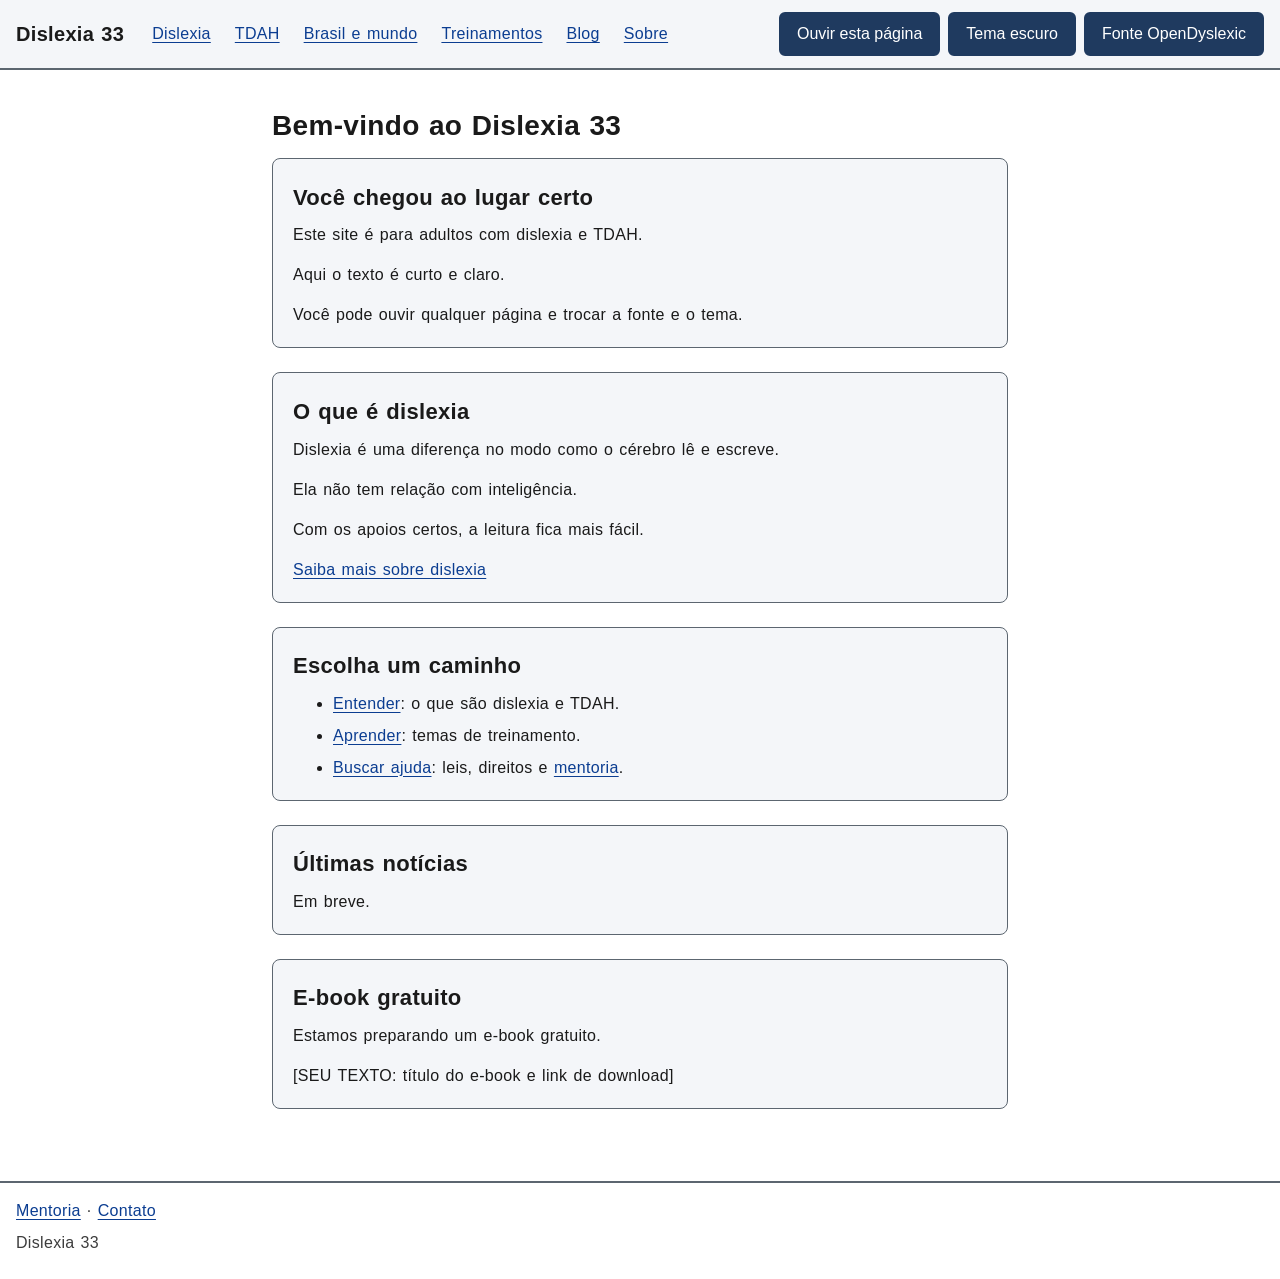
==== index.html @ fda958aa "Merge pull request #3 from kleitonmetal-design/etapa-4-conteudo [claude] Etapa 4: conteúdo inicial" ====
<!doctype html>
<html lang="pt-BR">
<head>
<meta charset="utf-8">
<meta name="viewport" content="width=device-width, initial-scale=1">
<title>Dislexia 33</title>
<meta name="description" content="Dislexia 33: informação clara sobre dislexia e TDAH para adultos.">
<link rel="icon" href="favicon.svg" type="image/svg+xml">
<link rel="stylesheet" href="assets/css/site.css">
<script src="assets/js/site.js" defer></script>
</head>
<body>
<a class="pular" href="#conteudo">Pular para o conteúdo</a>
<header class="topo">
<a class="marca" href="index.html">Dislexia 33</a>
<nav aria-label="Menu principal"><ul><li><a href="dislexia.html">Dislexia</a></li><li><a href="tdah.html">TDAH</a></li><li><a href="brasil-e-mundo.html">Brasil e mundo</a></li><li><a href="treinamentos.html">Treinamentos</a></li><li><a href="blog.html">Blog</a></li><li><a href="sobre.html">Sobre</a></li></ul></nav>
<div class="ferramentas">
<button type="button" id="btn-ouvir">Ouvir esta página</button>
<button type="button" id="btn-tema" aria-pressed="false">Tema escuro</button>
<button type="button" id="btn-fonte" aria-pressed="false">Fonte OpenDyslexic</button>
</div>
</header>
<main id="conteudo">
<h1>Bem-vindo ao Dislexia 33</h1>
<section aria-labelledby="acolhimento">
<h2 id="acolhimento">Você chegou ao lugar certo</h2>
<p>Este site é para adultos com dislexia e TDAH.</p>
<p>Aqui o texto é curto e claro.</p>
<p>Você pode ouvir qualquer página e trocar a fonte e o tema.</p>
</section>
<section aria-labelledby="o-que-e">
<h2 id="o-que-e">O que é dislexia</h2>
<p>Dislexia é uma diferença no modo como o cérebro lê e escreve.</p>
<p>Ela não tem relação com inteligência.</p>
<p>Com os apoios certos, a leitura fica mais fácil.</p>
<p><a href="dislexia.html">Saiba mais sobre dislexia</a></p>
</section>
<section aria-labelledby="caminhos">
<h2 id="caminhos">Escolha um caminho</h2>
<ul>
<li><a href="dislexia.html">Entender</a>: o que são dislexia e TDAH.</li>
<li><a href="treinamentos.html">Aprender</a>: temas de treinamento.</li>
<li><a href="brasil-e-mundo.html">Buscar ajuda</a>: leis, direitos e <a href="mentoria.html">mentoria</a>.</li>
</ul>
</section>
<section aria-labelledby="noticias">
<h2 id="noticias">Últimas notícias</h2>
<p>Em breve.</p>
</section>
<section aria-labelledby="ebook">
<h2 id="ebook">E-book gratuito</h2>
<p>Estamos preparando um e-book gratuito.</p>
<p>[SEU TEXTO: título do e-book e link de download]</p>
</section>
</main>
<footer>
<p><a href="mentoria.html">Mentoria</a> · <a href="contato.html">Contato</a></p>
<p>Dislexia 33</p>
</footer>
</body>
</html>
---- assets/css/site.css ----
/* Dislexia 33 - estilo acessível.
   Contraste mínimo 7:1 para texto normal (verificado, ver README do estilo no PR).
   Cores neutras provisórias. */

@font-face {
  font-family: "OpenDyslexic";
  src: url("../fonts/opendyslexic-400.woff2") format("woff2");
  font-weight: 400;
  font-style: normal;
  font-display: swap;
}
@font-face {
  font-family: "OpenDyslexic";
  src: url("../fonts/opendyslexic-700.woff2") format("woff2");
  font-weight: 700;
  font-style: normal;
  font-display: swap;
}

/* ---------- Cores (tema claro é o padrão) ---------- */
:root {
  /* TROCAR: cor final */
  --fundo: #ffffff;
  --fundo-2: #f4f6f9;
  --texto: #1a1a1a;          /* 17,4:1 sobre --fundo */
  --texto-suave: #3d3d3d;    /* 10,0:1 sobre --fundo-2 */
  --link: #0b3d91;           /* 10,0:1 sobre --fundo */
  --botao-fundo: #1f3a5f;    /* TROCAR: cor final */
  --botao-texto: #ffffff;    /* 11,5:1 sobre --botao-fundo */
  --borda: #5c6670;
  --foco: #b35c00;           /* 4,7:1 (mínimo exigido para foco: 3:1) */
  --fonte: Verdana, Geneva, sans-serif;
  color-scheme: light;
}

/* ---------- Tema escuro pelo sistema ---------- */
@media (prefers-color-scheme: dark) {
  :root:not([data-tema="claro"]) {
    --fundo: #121212;
    --fundo-2: #1e1e1e;
    --texto: #f2f2f2;        /* 16,7:1 */
    --texto-suave: #c9c9c9;  /* 10,1:1 sobre --fundo-2 */
    --link: #9ec5ff;         /* 10,6:1 */
    --botao-fundo: #9ec5ff;  /* TROCAR: cor final */
    --botao-texto: #121212;  /* 10,6:1 */
    --borda: #8a949e;
    --foco: #ffd24a;         /* 13,0:1 */
    color-scheme: dark;
  }
}

/* ---------- Tema escuro escolhido no botão ---------- */
:root[data-tema="escuro"] {
  --fundo: #121212;
  --fundo-2: #1e1e1e;
  --texto: #f2f2f2;
  --texto-suave: #c9c9c9;
  --link: #9ec5ff;
  --botao-fundo: #9ec5ff;
  --botao-texto: #121212;
  --borda: #8a949e;
  --foco: #ffd24a;
  color-scheme: dark;
}

/* ---------- Fonte escolhida no botão ---------- */
:root[data-fonte="opendyslexic"] {
  --fonte: "OpenDyslexic", Verdana, Geneva, sans-serif;
}

/* ---------- Base ---------- */
*, *::before, *::after { box-sizing: border-box; }

html {
  font-size: 100%;           /* 16 px ou o que o leitor definiu no navegador */
  -webkit-text-size-adjust: 100%;
}

body {
  margin: 0;
  background: var(--fundo);
  color: var(--texto);
  font-family: var(--fonte);
  font-size: 1rem;
  line-height: 1.5;
  letter-spacing: 0.02em;
  word-spacing: 0.08em;
  text-align: left;          /* nunca justificado */
  overflow-wrap: break-word;
}

h1, h2, h3 { line-height: 1.3; margin: 1.5em 0 0.5em; font-weight: 700; }
h1 { font-size: 1.75rem; margin-top: 0.5em; }
h2 { font-size: 1.375rem; }
h3 { font-size: 1.125rem; }

p, ul, ol { margin: 0 0 1em; max-width: 65ch; }
li { margin-bottom: 0.5em; }

a { color: var(--link); text-decoration: underline; text-underline-offset: 0.2em; }
a:hover { text-decoration-thickness: 3px; }

/* ---------- Foco visível ---------- */
a:focus-visible,
button:focus-visible {
  outline: 3px solid var(--foco);
  outline-offset: 3px;
  border-radius: 2px;
}

/* ---------- Pular para o conteúdo ---------- */
.pular {
  position: absolute;
  left: 1rem;
  top: -4rem;
  background: var(--botao-fundo);
  color: var(--botao-texto);
  padding: 0.75rem 1rem;
  z-index: 20;
}
.pular:focus { top: 1rem; }

/* ---------- Topo e menu ---------- */
.topo {
  background: var(--fundo-2);
  border-bottom: 2px solid var(--borda);
  padding: 0.75rem 1rem;
  display: flex;
  flex-wrap: wrap;
  gap: 0.75rem 1.5rem;
  align-items: center;
  z-index: 10;
}
@media (min-width: 48em) {
  .topo { position: sticky; top: 0; }   /* menu fixo no topo em telas grandes */
}
.marca {
  font-weight: 700;
  font-size: 1.25rem;
  color: var(--texto);
  text-decoration: none;
}
.topo nav ul {
  list-style: none;
  margin: 0;
  padding: 0;
  max-width: none;
  display: flex;
  flex-wrap: wrap;
  gap: 0.25rem 1rem;
}
.topo nav li { margin: 0; }
.topo nav a {
  display: inline-block;
  padding: 0.5rem 0.25rem;
  min-height: 44px;
  line-height: 1.75;
}
.topo nav a[aria-current="page"] {
  color: var(--texto);
  font-weight: 700;
  text-decoration-thickness: 3px;
}

/* ---------- Botões ---------- */
.ferramentas {
  display: flex;
  flex-wrap: wrap;
  gap: 0.5rem;
  margin-left: auto;
}
button {
  font: inherit;
  background: var(--botao-fundo);
  color: var(--botao-texto);
  border: 2px solid var(--botao-fundo);
  border-radius: 6px;
  padding: 0.5rem 1rem;
  min-height: 44px;
  cursor: pointer;
}
button:hover { text-decoration: underline; }

/* ---------- Conteúdo ---------- */
main {
  max-width: 48rem;
  margin: 0 auto;
  padding: 1.5rem 1rem 3rem;
}
section {
  background: var(--fundo-2);
  border: 1px solid var(--borda);
  border-radius: 8px;
  padding: 0.5rem 1.25rem 0.25rem;
  margin-bottom: 1.5rem;
}
section > h2:first-child { margin-top: 0.75em; }

footer {
  border-top: 2px solid var(--borda);
  padding: 1rem;
  color: var(--texto-suave);
}
footer p { margin: 0 0 0.5em; }

/* ---------- Telas pequenas ---------- */
@media (max-width: 47.99em) {
  .ferramentas { margin-left: 0; width: 100%; }
  .ferramentas button { flex: 1 1 auto; }
}
img, video, svg { max-width: 100%; height: auto; }

/* ---------- Movimento ---------- */
@media (prefers-reduced-motion: reduce) {
  *, *::before, *::after {
    animation: none !important;
    transition: none !important;
    scroll-behavior: auto !important;
  }
}
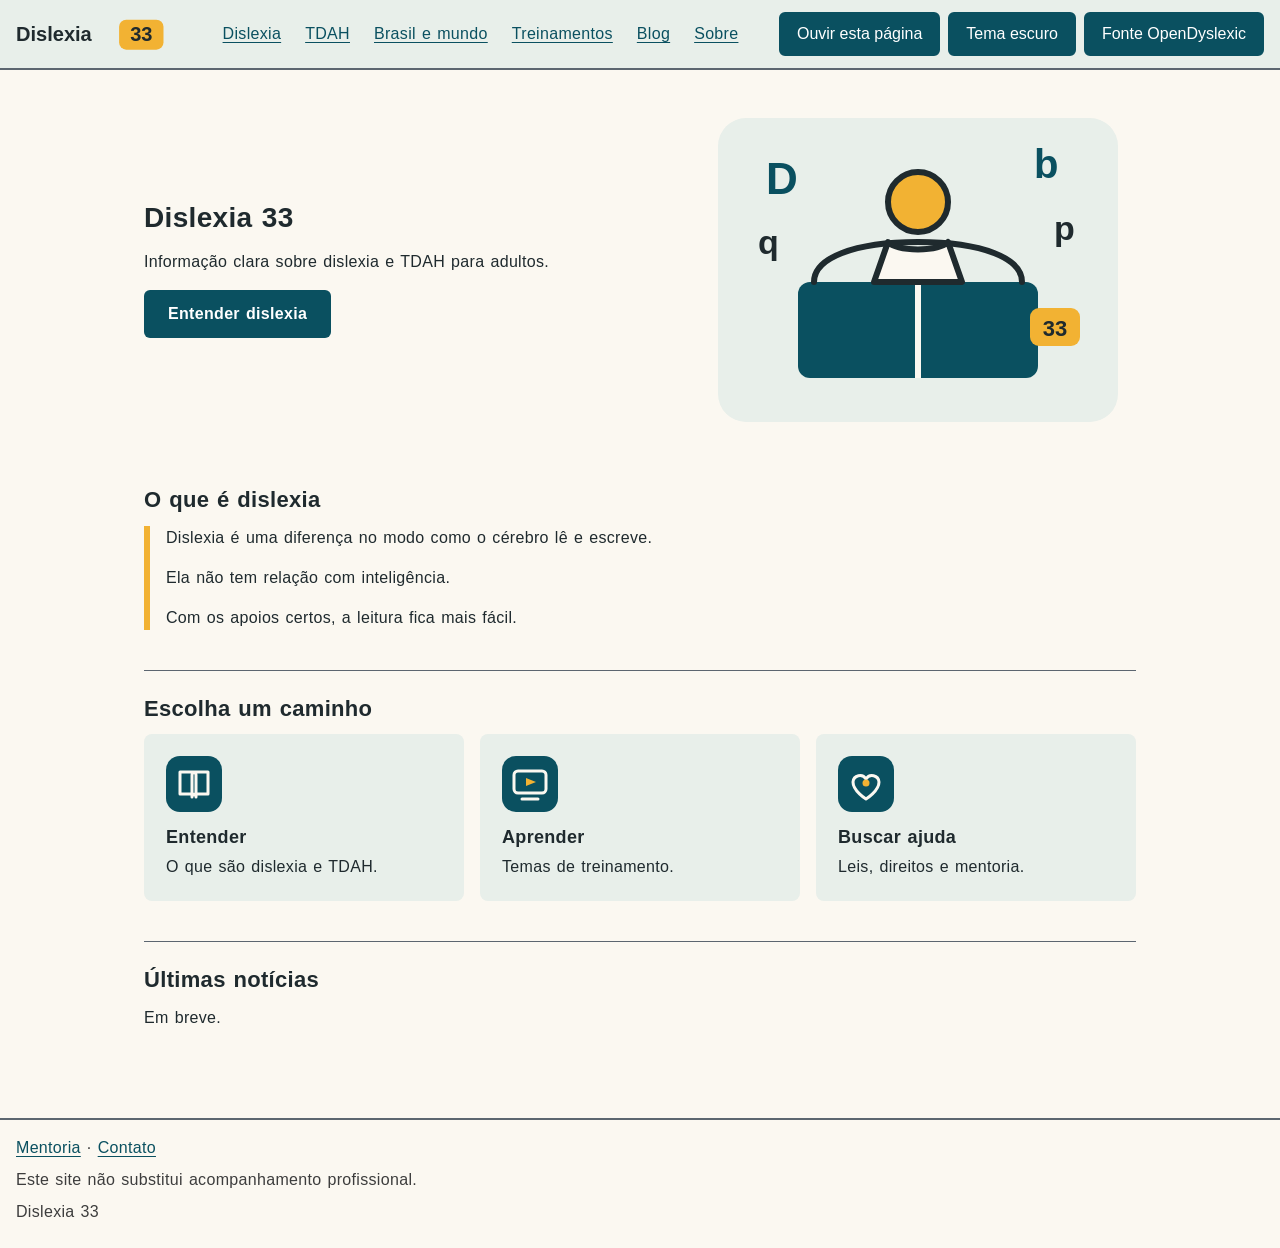
==== commit 3512bc8e: "[claude] Identidade visual, imagens, página inicial e Sobre - Paleta aprovada (contraste calculado) " ====
--- a/index.html
+++ b/index.html
@@ -5,6 +5,15 @@
 <meta name="viewport" content="width=device-width, initial-scale=1">
 <title>Dislexia 33</title>
 <meta name="description" content="Dislexia 33: informação clara sobre dislexia e TDAH para adultos.">
+<meta name="theme-color" content="#0A5060">
+<link rel="canonical" href="https://dislexia33.guardiantechit.com.br/index.html">
+<meta property="og:type" content="website">
+<meta property="og:locale" content="pt_BR">
+<meta property="og:title" content="Dislexia 33">
+<meta property="og:description" content="Informação clara sobre dislexia e TDAH para adultos.">
+<meta property="og:image" content="https://dislexia33.guardiantechit.com.br/assets/img/og-image.png">
+<meta property="og:url" content="https://dislexia33.guardiantechit.com.br/index.html">
+<meta name="twitter:card" content="summary_large_image">
 <link rel="icon" href="favicon.svg" type="image/svg+xml">
 <link rel="stylesheet" href="assets/css/site.css">
 <script src="assets/js/site.js" defer></script>
@@ -12,49 +21,51 @@
 <body>
 <a class="pular" href="#conteudo">Pular para o conteúdo</a>
 <header class="topo">
-<a class="marca" href="index.html">Dislexia 33</a>
-<nav aria-label="Menu principal"><ul><li><a href="dislexia.html">Dislexia</a></li><li><a href="tdah.html">TDAH</a></li><li><a href="brasil-e-mundo.html">Brasil e mundo</a></li><li><a href="treinamentos.html">Treinamentos</a></li><li><a href="blog.html">Blog</a></li><li><a href="sobre.html">Sobre</a></li></ul></nav>
+<a class="marca" href="index.html"><img class="logo-claro" src="assets/img/logo.svg" alt="Dislexia 33, página inicial" width="214" height="48"><img class="logo-escuro" src="assets/img/logo-escuro.svg" alt="" width="214" height="48"></a>
+<nav aria-label="Menu principal"><ul id="menu-principal"><li><a href="dislexia.html">Dislexia</a></li><li><a href="tdah.html">TDAH</a></li><li><a href="brasil-e-mundo.html">Brasil e mundo</a></li><li><a href="treinamentos.html">Treinamentos</a></li><li><a href="blog.html">Blog</a></li><li><a href="sobre.html">Sobre</a></li></ul></nav>
 <div class="ferramentas">
 <button type="button" id="btn-ouvir">Ouvir esta página</button>
 <button type="button" id="btn-tema" aria-pressed="false">Tema escuro</button>
 <button type="button" id="btn-fonte" aria-pressed="false">Fonte OpenDyslexic</button>
 </div>
 </header>
-<main id="conteudo">
-<h1>Bem-vindo ao Dislexia 33</h1>
-<section aria-labelledby="acolhimento">
-<h2 id="acolhimento">Você chegou ao lugar certo</h2>
-<p>Este site é para adultos com dislexia e TDAH.</p>
-<p>Aqui o texto é curto e claro.</p>
-<p>Você pode ouvir qualquer página e trocar a fonte e o tema.</p>
+<main id="conteudo" class="largo">
+<section class="heroi" aria-labelledby="titulo">
+<div>
+<h1 id="titulo">Dislexia 33</h1>
+<p>Informação clara sobre dislexia e TDAH para adultos.</p>
+<p><a class="botao-principal" href="dislexia.html">Entender dislexia</a></p>
+</div>
+<img src="assets/img/hero.svg" alt="" width="416" height="320">
 </section>
-<section aria-labelledby="o-que-e">
+<section class="bloco" aria-labelledby="o-que-e">
 <h2 id="o-que-e">O que é dislexia</h2>
+<div class="destaque-lateral">
 <p>Dislexia é uma diferença no modo como o cérebro lê e escreve.</p>
 <p>Ela não tem relação com inteligência.</p>
 <p>Com os apoios certos, a leitura fica mais fácil.</p>
-<p><a href="dislexia.html">Saiba mais sobre dislexia</a></p>
+</div>
 </section>
-<section aria-labelledby="caminhos">
+<section class="bloco" aria-labelledby="caminhos">
 <h2 id="caminhos">Escolha um caminho</h2>
-<ul>
-<li><a href="dislexia.html">Entender</a>: o que são dislexia e TDAH.</li>
-<li><a href="treinamentos.html">Aprender</a>: temas de treinamento.</li>
-<li><a href="brasil-e-mundo.html">Buscar ajuda</a>: leis, direitos e <a href="mentoria.html">mentoria</a>.</li>
+<ul class="caminhos">
+<li class="caminho"><a href="dislexia.html"><img src="assets/img/icone-entender.svg" alt="" width="56" height="56"><strong>Entender</strong>O que são dislexia e TDAH.</a></li>
+<li class="caminho"><a href="treinamentos.html"><img src="assets/img/icone-aprender.svg" alt="" width="56" height="56"><strong>Aprender</strong>Temas de treinamento.</a></li>
+<li class="caminho"><a href="brasil-e-mundo.html"><img src="assets/img/icone-ajuda.svg" alt="" width="56" height="56"><strong>Buscar ajuda</strong>Leis, direitos e mentoria.</a></li>
 </ul>
 </section>
-<section aria-labelledby="noticias">
+<section class="bloco" aria-labelledby="noticias">
 <h2 id="noticias">Últimas notícias</h2>
 <p>Em breve.</p>
 </section>
-<section aria-labelledby="ebook">
+<section class="bloco faixa-ebook" aria-labelledby="ebook" hidden>
 <h2 id="ebook">E-book gratuito</h2>
-<p>Estamos preparando um e-book gratuito.</p>
-<p>[SEU TEXTO: título do e-book e link de download]</p>
+<p>Título e link do e-book entram aqui quando estiverem prontos.</p>
 </section>
 </main>
 <footer>
 <p><a href="mentoria.html">Mentoria</a> · <a href="contato.html">Contato</a></p>
+<p>Este site não substitui acompanhamento profissional.</p>
 <p>Dislexia 33</p>
 </footer>
 </body>
--- a/assets/css/site.css
+++ b/assets/css/site.css
@@ -1,6 +1,6 @@
 /* Dislexia 33 - estilo acessível.
    Contraste mínimo 7:1 para texto normal (verificado, ver README do estilo no PR).
-   Cores neutras provisórias. */
+   Paleta aprovada em 05/11/2026. */
 
 @font-face {
   font-family: "OpenDyslexic";
@@ -19,16 +19,16 @@
 
 /* ---------- Cores (tema claro é o padrão) ---------- */
 :root {
-  /* TROCAR: cor final */
-  --fundo: #ffffff;
-  --fundo-2: #f4f6f9;
-  --texto: #1a1a1a;          /* 17,4:1 sobre --fundo */
+  --fundo: #FBF8F1;
+  --fundo-2: #E8EFEA;
+  --texto: #1F2A2E;          /* 13,9:1 sobre --fundo */
   --texto-suave: #3d3d3d;    /* 10,0:1 sobre --fundo-2 */
-  --link: #0b3d91;           /* 10,0:1 sobre --fundo */
-  --botao-fundo: #1f3a5f;    /* TROCAR: cor final */
-  --botao-texto: #ffffff;    /* 11,5:1 sobre --botao-fundo */
+  --link: #0A5060;           /* 8,5:1 sobre --fundo */
+  --botao-fundo: #0A5060;
+  --botao-texto: #ffffff;    /* 9,0:1 sobre --botao-fundo */
   --borda: #5c6670;
-  --foco: #b35c00;           /* 4,7:1 (mínimo exigido para foco: 3:1) */
+  --foco: #8A5A00;           /* 5,6:1 (mínimo exigido para foco: 3:1) */
+  --destaque: #F2B233;
   --fonte: Verdana, Geneva, sans-serif;
   color-scheme: light;
 }
@@ -36,30 +36,30 @@
 /* ---------- Tema escuro pelo sistema ---------- */
 @media (prefers-color-scheme: dark) {
   :root:not([data-tema="claro"]) {
-    --fundo: #121212;
-    --fundo-2: #1e1e1e;
-    --texto: #f2f2f2;        /* 16,7:1 */
+    --fundo: #12191B;
+    --fundo-2: #1B2528;
+    --texto: #F1EFE8;        /* 15,5:1 */
     --texto-suave: #c9c9c9;  /* 10,1:1 sobre --fundo-2 */
-    --link: #9ec5ff;         /* 10,6:1 */
-    --botao-fundo: #9ec5ff;  /* TROCAR: cor final */
-    --botao-texto: #121212;  /* 10,6:1 */
+    --link: #7FD1E0;         /* 10,2:1 */
+    --botao-fundo: #7FD1E0;
+    --botao-texto: #12191B;  /* 10,2:1 */
     --borda: #8a949e;
-    --foco: #ffd24a;         /* 13,0:1 */
+    --foco: #F2B233;         /* 9,5:1 */
     color-scheme: dark;
   }
 }
 
 /* ---------- Tema escuro escolhido no botão ---------- */
 :root[data-tema="escuro"] {
-  --fundo: #121212;
-  --fundo-2: #1e1e1e;
-  --texto: #f2f2f2;
+  --fundo: #12191B;
+  --fundo-2: #1B2528;
+  --texto: #F1EFE8;
   --texto-suave: #c9c9c9;
-  --link: #9ec5ff;
-  --botao-fundo: #9ec5ff;
-  --botao-texto: #121212;
+  --link: #7FD1E0;
+  --botao-fundo: #7FD1E0;
+  --botao-texto: #12191B;
   --borda: #8a949e;
-  --foco: #ffd24a;
+  --foco: #F2B233;
   color-scheme: dark;
 }
 
@@ -218,3 +218,104 @@
     scroll-behavior: auto !important;
   }
 }
+
+/* ---------- Identidade visual (05/11/2026) ---------- */
+
+/* Logotipo: versão clara e escura */
+.marca { display: inline-flex; align-items: center; min-height: 44px; }
+.marca img { height: 40px; width: auto; display: block; }
+.logo-escuro { display: none !important; }
+@media (prefers-color-scheme: dark) {
+  :root:not([data-tema="claro"]) .logo-claro { display: none !important; }
+  :root:not([data-tema="claro"]) .logo-escuro { display: block !important; }
+}
+:root[data-tema="escuro"] .logo-claro { display: none !important; }
+:root[data-tema="escuro"] .logo-escuro { display: block !important; }
+
+/* Largura maior para a página inicial */
+main.largo { max-width: 64rem; }
+
+/* Blocos sem caixa (classe nova; as páginas antigas seguem como estão) */
+.bloco {
+  background: transparent;
+  border: 0;
+  border-top: 1px solid var(--borda);
+  border-radius: 0;
+  padding: 1.5rem 0;
+  margin-bottom: 0;
+}
+main > .bloco:first-of-type, .heroi + .bloco { border-top: 0; }
+.bloco > h2:first-child { margin-top: 0; }
+
+/* Herói */
+.heroi {
+  display: grid;
+  gap: 1.5rem;
+  align-items: center;
+  background: transparent;
+  border: 0;
+  padding: 1rem 0 2rem;
+  margin-bottom: 0;
+}
+.heroi img { width: 100%; max-width: 26rem; height: auto; justify-self: center; }
+@media (min-width: 48em) {
+  .heroi { grid-template-columns: 1.1fr 0.9fr; }
+}
+.botao-principal {
+  display: inline-block;
+  background: var(--botao-fundo);
+  color: var(--botao-texto);
+  padding: 0.75rem 1.5rem;
+  min-height: 44px;
+  border-radius: 6px;
+  font-weight: 700;
+  text-decoration: none;
+}
+.botao-principal:hover { text-decoration: underline; }
+
+/* Barra lateral de destaque */
+.destaque-lateral { border-left: 6px solid var(--destaque); padding-left: 1rem; }
+
+/* Três caminhos */
+.caminhos {
+  display: grid;
+  gap: 1rem;
+  list-style: none;
+  padding: 0;
+  max-width: none;
+}
+@media (min-width: 48em) {
+  .caminhos { grid-template-columns: repeat(3, 1fr); }
+}
+.caminho { margin: 0; }
+.caminho a {
+  display: block;
+  height: 100%;
+  padding: 1.25rem;
+  background: var(--fundo-2);
+  border: 2px solid transparent;
+  border-radius: 8px;
+  color: var(--texto);
+  text-decoration: none;
+}
+.caminho a:hover, .caminho a:focus-visible { border-color: var(--link); }
+.caminho img { width: 56px; height: 56px; margin-bottom: 0.75rem; display: block; }
+.caminho strong { display: block; font-size: 1.125rem; margin-bottom: 0.25rem; }
+
+/* Faixa do e-book (começa escondida) */
+.faixa-ebook {
+  background: var(--destaque);
+  color: #1F2A2E;
+  border-radius: 8px;
+  padding: 1.5rem;
+}
+.faixa-ebook a { color: #1F2A2E; }
+
+/* Menu do celular (só age quando o JavaScript liga a classe menu-js) */
+.menu-toggle { display: none; }
+@media (max-width: 47.99em) {
+  .menu-js .menu-toggle { display: inline-block; }
+  .menu-js nav ul { display: none; }
+  .menu-js nav ul.aberto { display: flex; flex-direction: column; }
+  .menu-js nav { width: 100%; }
+}
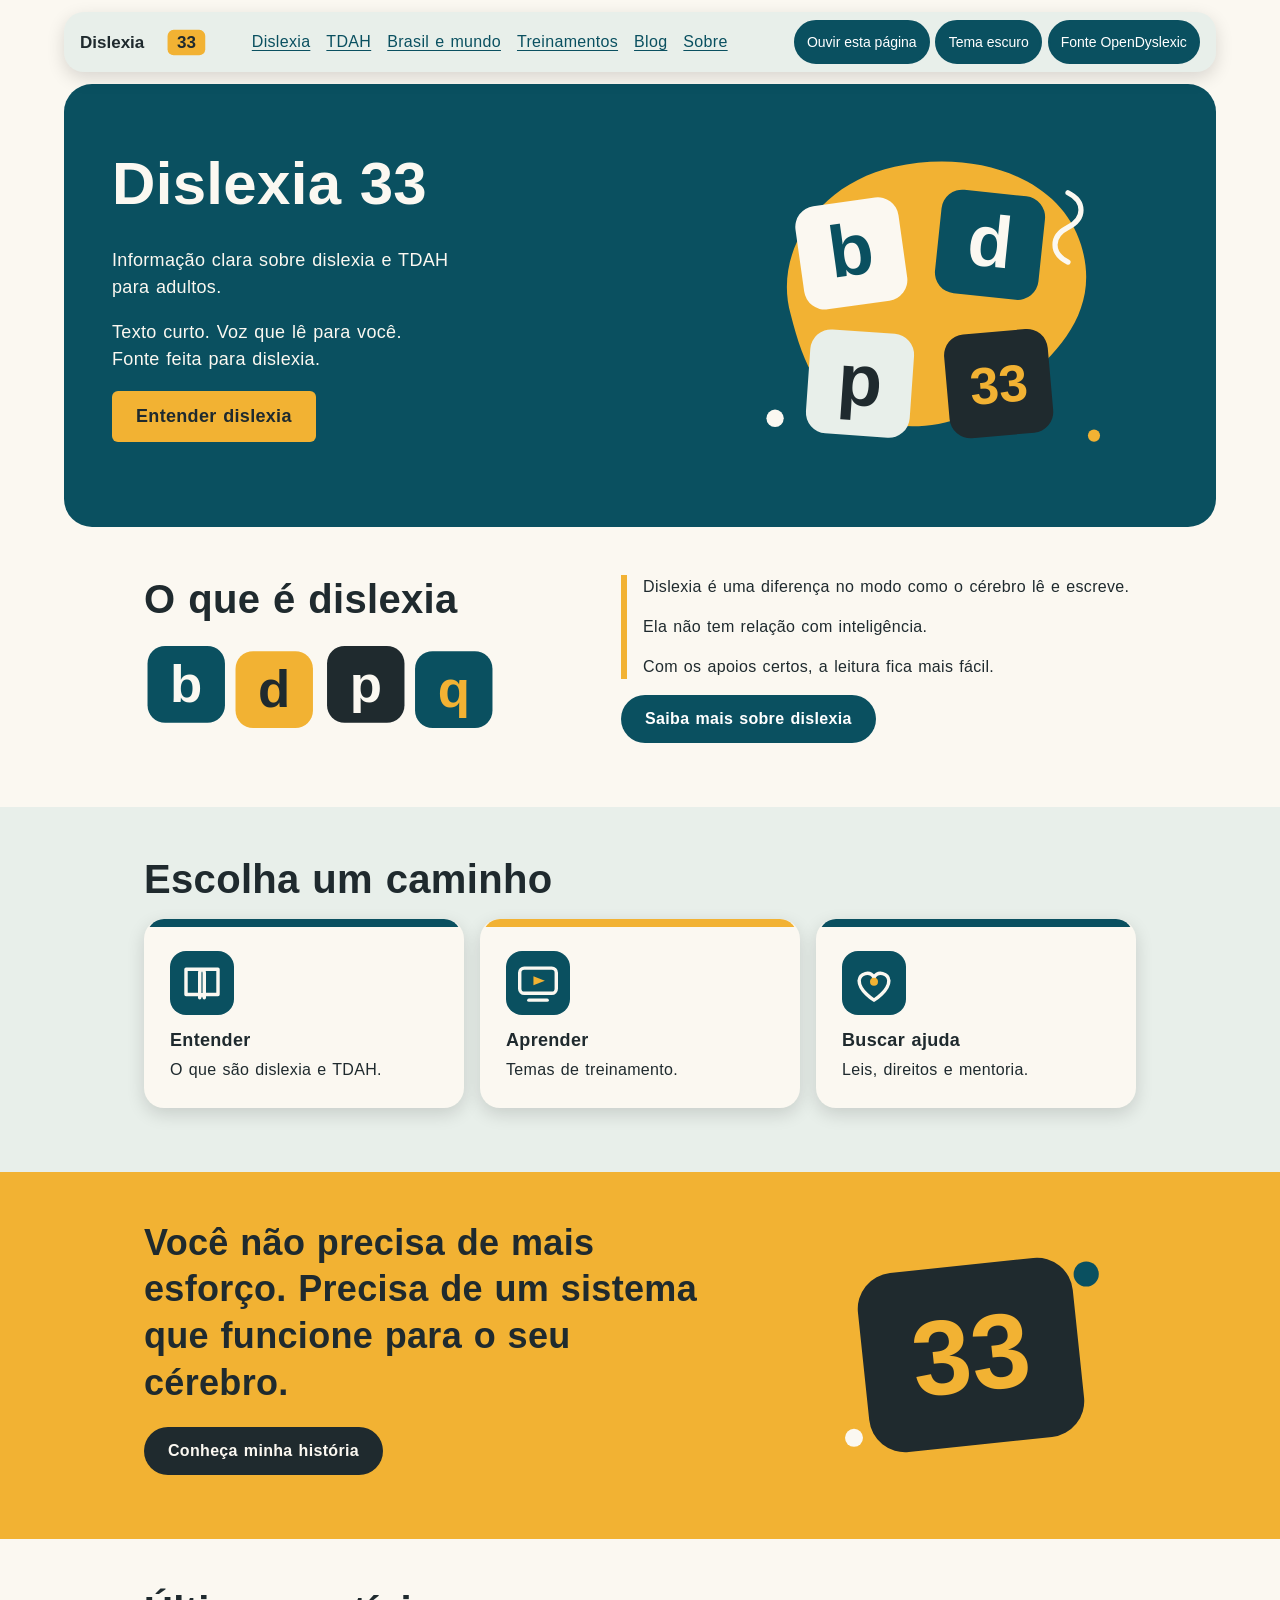
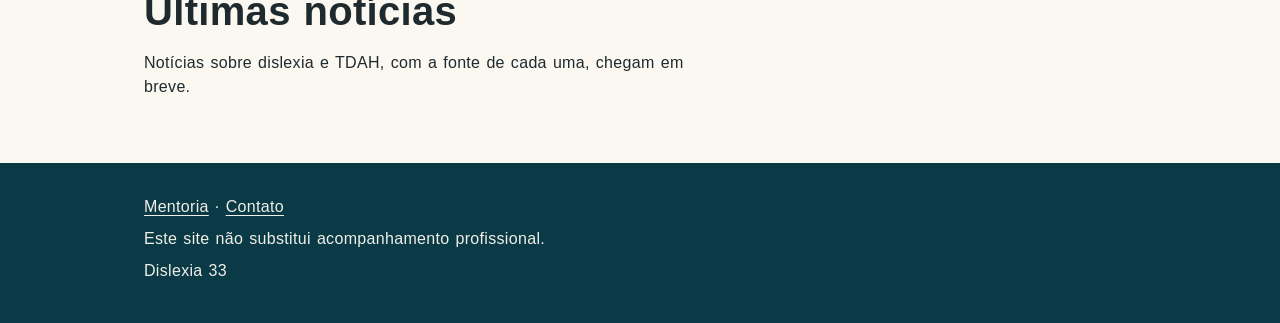
==== commit d4d93d95: "[claude] Visual v2: hero, faixas de cor, cartões, rodapé escuro e ilustrações Co-Authored-By: Claude" ====
--- a/index.html
+++ b/index.html
@@ -34,33 +34,57 @@
 <div>
 <h1 id="titulo">Dislexia 33</h1>
 <p>Informação clara sobre dislexia e TDAH para adultos.</p>
+<p>Texto curto. Voz que lê para você. Fonte feita para dislexia.</p>
 <p><a class="botao-principal" href="dislexia.html">Entender dislexia</a></p>
 </div>
-<img src="assets/img/hero.svg" alt="" width="416" height="320">
+<img src="assets/img/hero-v2.svg" alt="" width="480" height="400">
 </section>
-<section class="bloco" aria-labelledby="o-que-e">
-<h2 id="o-que-e">O que é dislexia</h2>
+<section class="banda" aria-labelledby="o-que-e">
+<div class="miolo duas">
+<div>
+<h2 id="o-que-e" class="titulo-grande">O que é dislexia</h2>
+<img class="letras" src="assets/img/letras.svg" alt="" width="400" height="110">
+</div>
+<div>
 <div class="destaque-lateral">
 <p>Dislexia é uma diferença no modo como o cérebro lê e escreve.</p>
 <p>Ela não tem relação com inteligência.</p>
 <p>Com os apoios certos, a leitura fica mais fácil.</p>
 </div>
+<p><a class="botao-claro" href="dislexia.html">Saiba mais sobre dislexia</a></p>
+</div>
+</div>
 </section>
-<section class="bloco" aria-labelledby="caminhos">
-<h2 id="caminhos">Escolha um caminho</h2>
+<section class="banda banda-nevoa" aria-labelledby="caminhos">
+<div class="miolo">
+<h2 id="caminhos" class="titulo-grande">Escolha um caminho</h2>
 <ul class="caminhos">
-<li class="caminho"><a href="dislexia.html"><img src="assets/img/icone-entender.svg" alt="" width="56" height="56"><strong>Entender</strong>O que são dislexia e TDAH.</a></li>
-<li class="caminho"><a href="treinamentos.html"><img src="assets/img/icone-aprender.svg" alt="" width="56" height="56"><strong>Aprender</strong>Temas de treinamento.</a></li>
-<li class="caminho"><a href="brasil-e-mundo.html"><img src="assets/img/icone-ajuda.svg" alt="" width="56" height="56"><strong>Buscar ajuda</strong>Leis, direitos e mentoria.</a></li>
+<li class="caminho"><a href="dislexia.html"><img src="assets/img/icone-entender.svg" alt="" width="64" height="64"><strong>Entender</strong>O que são dislexia e TDAH.</a></li>
+<li class="caminho"><a href="treinamentos.html"><img src="assets/img/icone-aprender.svg" alt="" width="64" height="64"><strong>Aprender</strong>Temas de treinamento.</a></li>
+<li class="caminho"><a href="brasil-e-mundo.html"><img src="assets/img/icone-ajuda.svg" alt="" width="64" height="64"><strong>Buscar ajuda</strong>Leis, direitos e mentoria.</a></li>
 </ul>
+</div>
 </section>
-<section class="bloco" aria-labelledby="noticias">
-<h2 id="noticias">Últimas notícias</h2>
-<p>Em breve.</p>
+<section class="banda banda-mostarda" aria-label="Frase do Kleiton">
+<div class="miolo duas duas-iguais">
+<div>
+<p class="frase">Você não precisa de mais esforço. Precisa de um sistema que funcione para o seu cérebro.</p>
+<p><a class="botao-escuro" href="sobre.html">Conheça minha história</a></p>
+</div>
+<img class="ilustra-frase" src="assets/img/trinta-e-tres.svg" alt="" width="320" height="260">
+</div>
 </section>
-<section class="bloco faixa-ebook" aria-labelledby="ebook" hidden>
-<h2 id="ebook">E-book gratuito</h2>
+<section class="banda" aria-labelledby="noticias">
+<div class="miolo">
+<h2 id="noticias" class="titulo-grande">Últimas notícias</h2>
+<p>Notícias sobre dislexia e TDAH, com a fonte de cada uma, chegam em breve.</p>
+</div>
+</section>
+<section class="banda banda-nevoa faixa-ebook" aria-labelledby="ebook" hidden>
+<div class="miolo">
+<h2 id="ebook" class="titulo-grande">E-book gratuito</h2>
 <p>Título e link do e-book entram aqui quando estiverem prontos.</p>
+</div>
 </section>
 </main>
 <footer>
--- a/assets/css/site.css
+++ b/assets/css/site.css
@@ -319,3 +319,170 @@
   .menu-js nav ul.aberto { display: flex; flex-direction: column; }
   .menu-js nav { width: 100%; }
 }
+
+/* ---------- Visual v2 (05/11/2026): faixas, menu flutuante, rodapé ---------- */
+:root {
+  --hero: #0A5060;
+  --rodape: #0A3A46;
+  --sombra: 0 6px 18px rgba(0, 0, 0, 0.14);
+}
+:root[data-tema="escuro"] { --rodape: #0B2A32; }
+@media (prefers-color-scheme: dark) {
+  :root:not([data-tema="claro"]) { --rodape: #0B2A32; }
+}
+
+/* Botões em pílula */
+button { border-radius: 999px; }
+
+/* Menu flutuante */
+.topo {
+  margin: 0.75rem;
+  border: 0;
+  border-radius: 20px;
+  box-shadow: var(--sombra);
+  padding: 0.5rem 1rem;
+}
+@media (min-width: 48em) {
+  .topo {
+    top: 0.5rem;
+    width: calc(100% - 1.5rem);
+    max-width: 72rem;
+    margin: 0.75rem auto;
+  }
+}
+
+/* Página inicial sem limite de largura (cada faixa limita o seu miolo) */
+main.largo { max-width: none; padding: 0; }
+.miolo { max-width: 64rem; margin: 0 auto; padding: 0 1rem; }
+
+/* Cartão do herói */
+.heroi {
+  background: var(--hero);
+  color: #FBF8F1;
+  border: 0;
+  border-radius: 28px;
+  width: calc(100% - 1.5rem);
+  max-width: 72rem;
+  margin: 0.75rem auto 0;
+  padding: 2rem 1.25rem;
+  gap: 1.5rem;
+}
+@media (min-width: 48em) {
+  .heroi { padding: 3rem; gap: 2rem; }
+}
+.heroi h1 {
+  color: #FBF8F1;
+  font-size: clamp(2.25rem, 6vw, 3.75rem);
+  line-height: 1.1;
+  margin: 0 0 0.5em;
+}
+.heroi p { color: #FBF8F1; font-size: 1.125rem; max-width: 34ch; }
+.heroi .botao-principal { background: var(--destaque); color: #1F2A2E; }
+.heroi a:focus-visible { outline-color: #FBF8F1; }
+
+/* Faixas de cor */
+.banda {
+  background: transparent;
+  border: 0;
+  border-radius: 0;
+  margin: 0;
+  padding: 3rem 0;
+}
+.banda-nevoa { background: var(--fundo-2); }
+.banda-mostarda { background: var(--destaque); color: #1F2A2E; }
+.banda > .miolo > h2:first-child { margin-top: 0; }
+.titulo-grande { font-size: clamp(1.75rem, 4vw, 2.5rem); line-height: 1.2; margin: 0 0 1rem; }
+.duas { display: grid; gap: 1.5rem; }
+@media (min-width: 48em) {
+  .duas { grid-template-columns: 1fr 1.2fr; gap: 3rem; align-items: start; }
+}
+.letras { width: 100%; max-width: 22rem; height: auto; display: block; margin-top: 1rem; }
+
+/* Botões de apoio */
+.botao-claro, .botao-escuro {
+  display: inline-block;
+  padding: 0.75rem 1.5rem;
+  min-height: 44px;
+  border-radius: 999px;
+  font-weight: 700;
+  text-decoration: none;
+}
+.botao-claro { background: var(--botao-fundo); color: var(--botao-texto); }
+.botao-escuro { background: #1F2A2E; color: #FBF8F1; }
+.banda-mostarda a:focus-visible { outline-color: #1F2A2E; }
+.botao-claro:hover, .botao-escuro:hover { text-decoration: underline; }
+
+/* Frase em destaque */
+.frase {
+  font-size: clamp(1.5rem, 4vw, 2.25rem);
+  font-weight: 700;
+  line-height: 1.3;
+  max-width: 28ch;
+  margin: 0 0 1.25rem;
+}
+
+/* Cartões dos caminhos */
+.caminho a {
+  background: var(--fundo);
+  border-radius: 20px;
+  border-top: 8px solid var(--link);
+  box-shadow: var(--sombra);
+  padding: 1.5rem;
+}
+.caminho:nth-child(2) a { border-top-color: var(--destaque); }
+.caminho a:hover, .caminho a:focus-visible { border-color: var(--link); }
+.caminho:nth-child(2) a:hover, .caminho:nth-child(2) a:focus-visible { border-color: var(--destaque); }
+.caminho img { width: 64px; height: 64px; }
+
+/* Páginas internas: título com barra de destaque */
+main:not(.largo) > h1 { border-left: 8px solid var(--destaque); padding-left: 0.75rem; }
+
+/* Rodapé */
+footer {
+  background: var(--rodape);
+  color: #F1EFE8;
+  border: 0;
+  padding: 2rem max(1rem, calc((100% - 64rem) / 2));
+}
+footer p, footer a { color: #F1EFE8; }
+footer a:focus-visible { outline-color: #F2B233; }
+
+/* ---------- Ajustes v2.1 ---------- */
+/* Menu em uma linha no computador */
+@media (min-width: 72em) {
+  .marca img { height: 34px; }
+  .ferramentas button { font-size: 0.875rem; padding: 0.4rem 0.8rem; }
+  .topo { flex-wrap: nowrap; gap: 0.5rem 1rem; }
+  .topo nav ul { flex-wrap: nowrap; gap: 0 0.5rem; }
+  .topo nav a { white-space: nowrap; }
+  .ferramentas { flex-wrap: nowrap; flex-shrink: 0; gap: 0.35rem; }
+  .ferramentas button { white-space: nowrap; padding: 0.4rem 0.7rem; }
+}
+
+/* Cartões: faixa de cor no topo sem cortar a borda arredondada */
+.caminho a {
+  --faixa: var(--link);
+  position: relative;
+  overflow: hidden;
+  border-top: 0;
+  box-shadow: var(--sombra);
+  padding-top: 2rem;
+}
+.caminho a::before {
+  content: ""; position: absolute; left: 0; right: 0; top: 0; height: 8px; background: var(--faixa);
+}
+.caminho:nth-child(2) a { --faixa: var(--destaque); border-top-color: transparent; }
+.caminho a:hover, .caminho a:focus-visible { border-color: var(--faixa); }
+.caminho:nth-child(2) a:hover, .caminho:nth-child(2) a:focus-visible { border-color: var(--faixa); }
+
+/* Faixa da frase com ilustração */
+@media (min-width: 48em) {
+  .duas-iguais { grid-template-columns: 1.3fr 0.7fr; align-items: center; }
+}
+.ilustra-frase { width: 100%; max-width: 18rem; height: auto; justify-self: center; }
+
+/* Rodapé alinhado com o miolo */
+footer { padding-left: max(1rem, calc((100% - 64rem) / 2 + 1rem)); padding-right: 1rem; }
+
+.marca { flex-shrink: 0; }
+.marca img { max-width: none; }
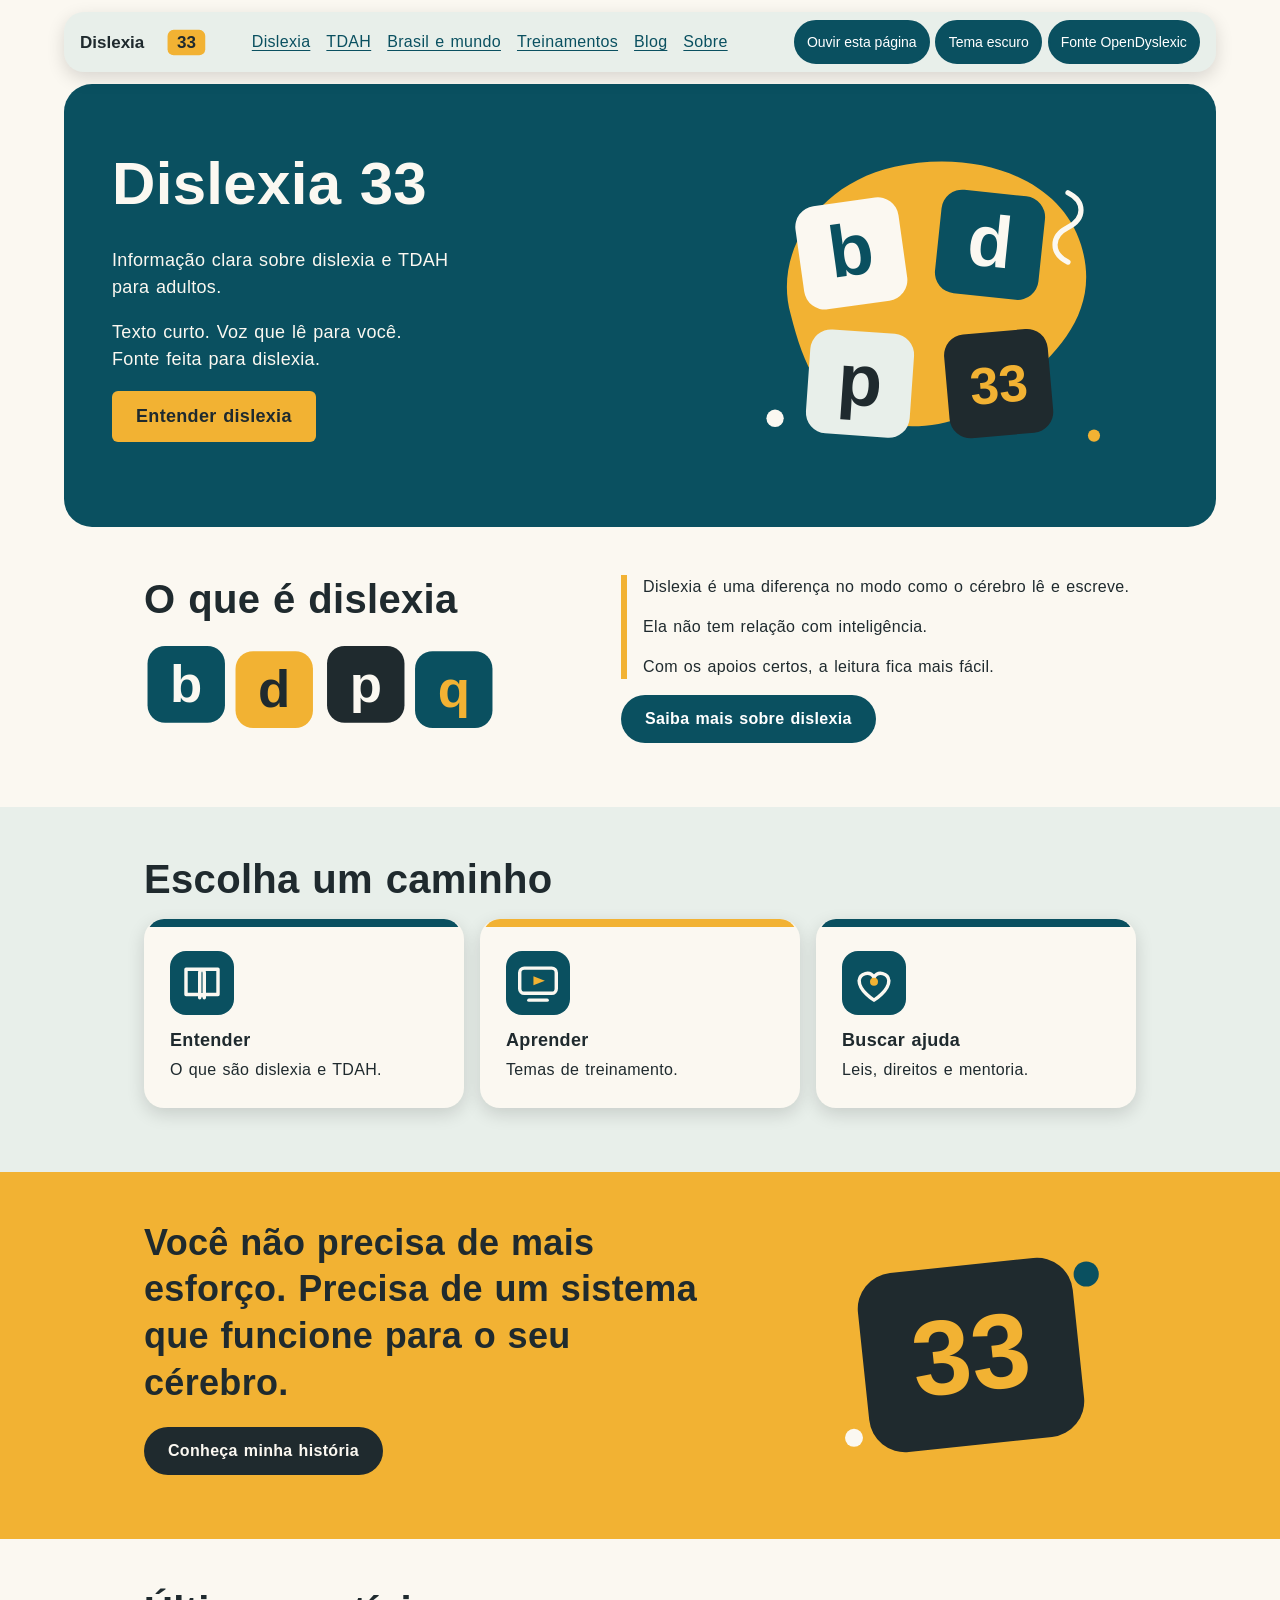
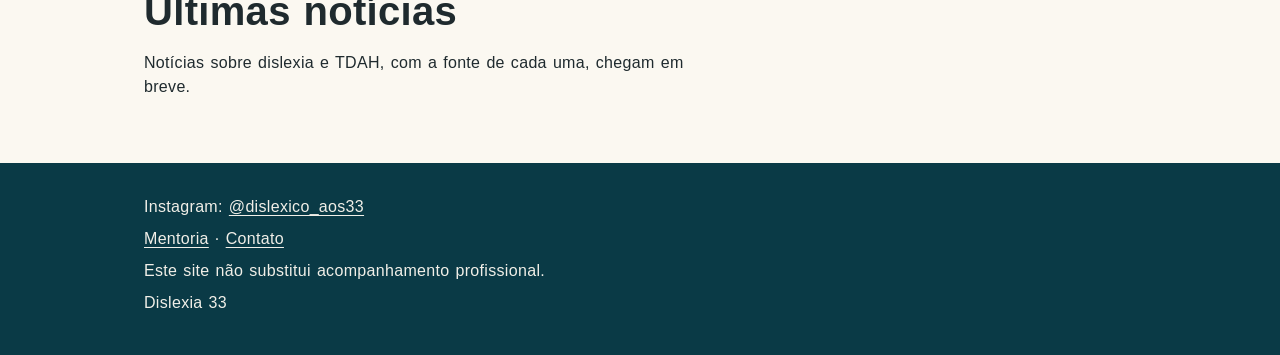
==== commit c26c35ef: "[claude] Link do Instagram no rodapé, em Sobre e em Contato Co-Authored-By: Claude Sonnet 5.5 <norep" ====
--- a/index.html
+++ b/index.html
@@ -88,6 +88,7 @@
 </section>
 </main>
 <footer>
+<p>Instagram: <a href="https://www.instagram.com/dislexico_aos33/" rel="noopener">@dislexico_aos33</a></p>
 <p><a href="mentoria.html">Mentoria</a> · <a href="contato.html">Contato</a></p>
 <p>Este site não substitui acompanhamento profissional.</p>
 <p>Dislexia 33</p>
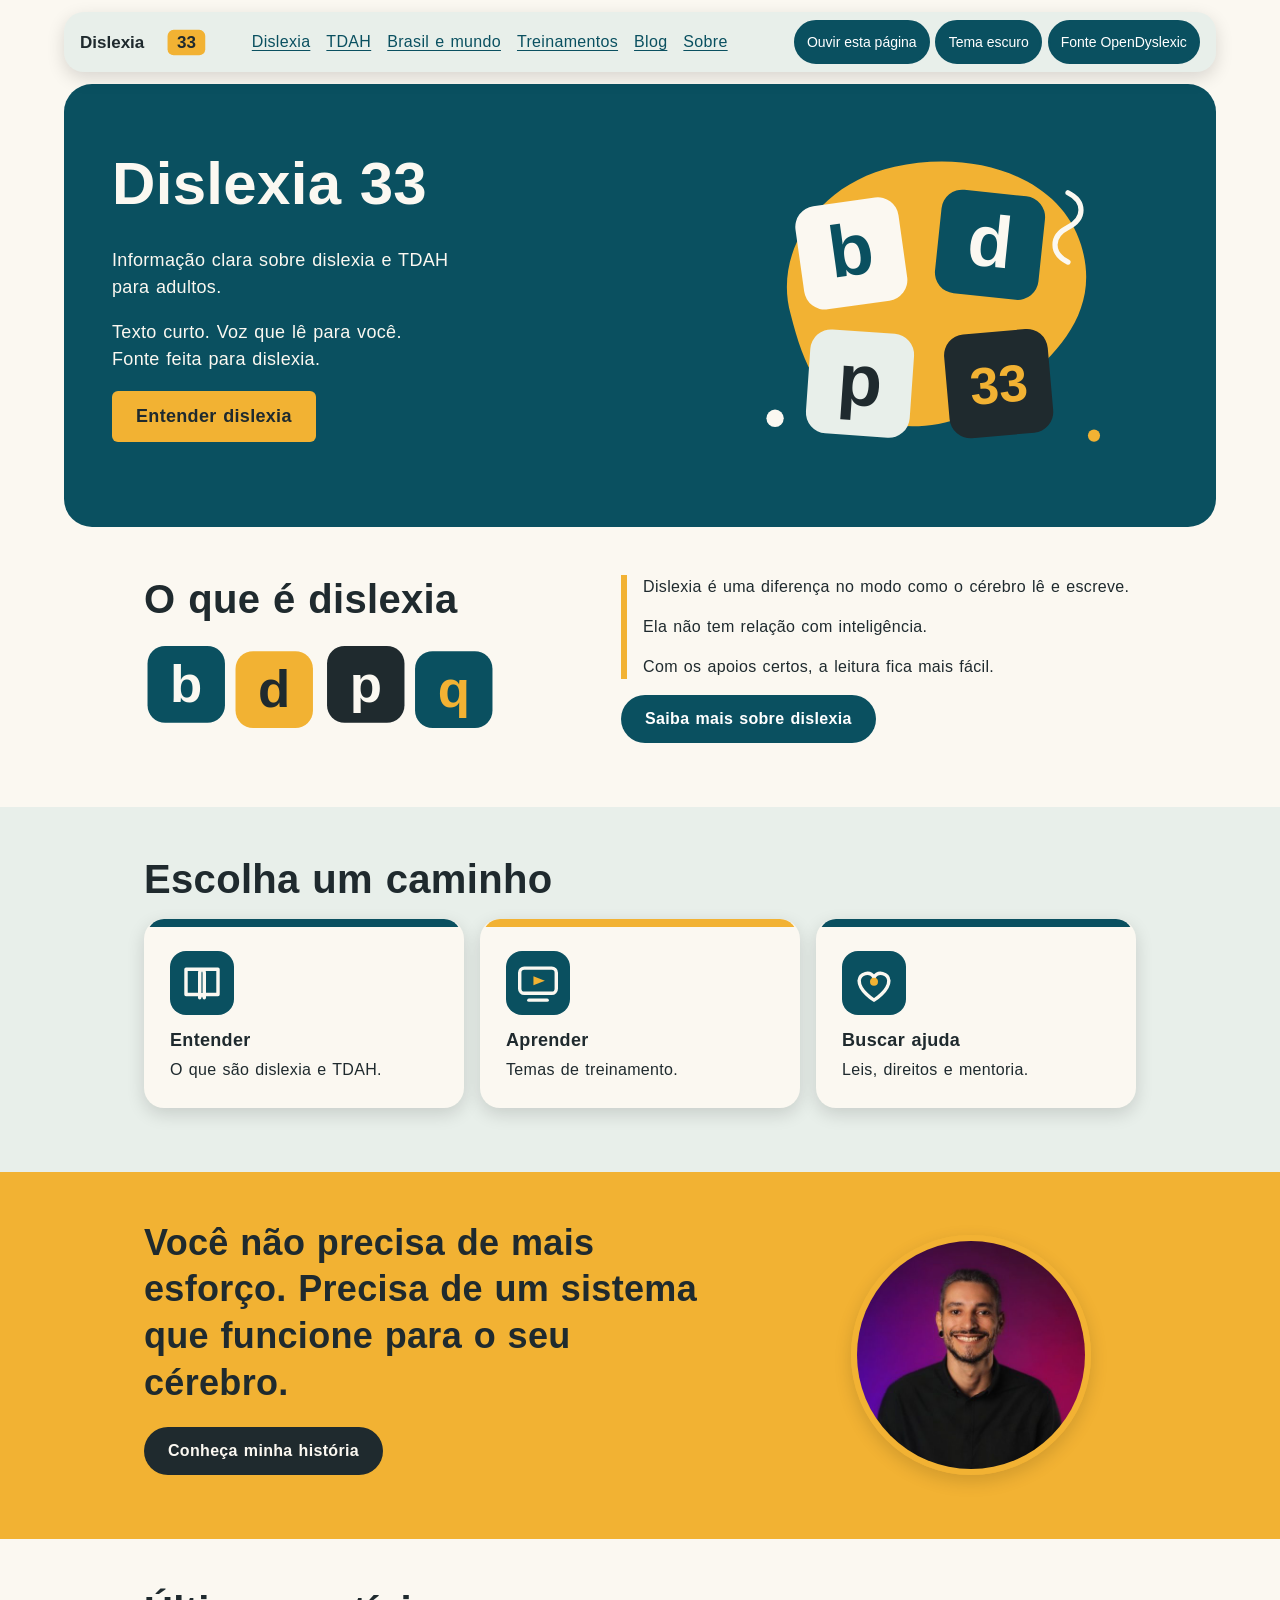
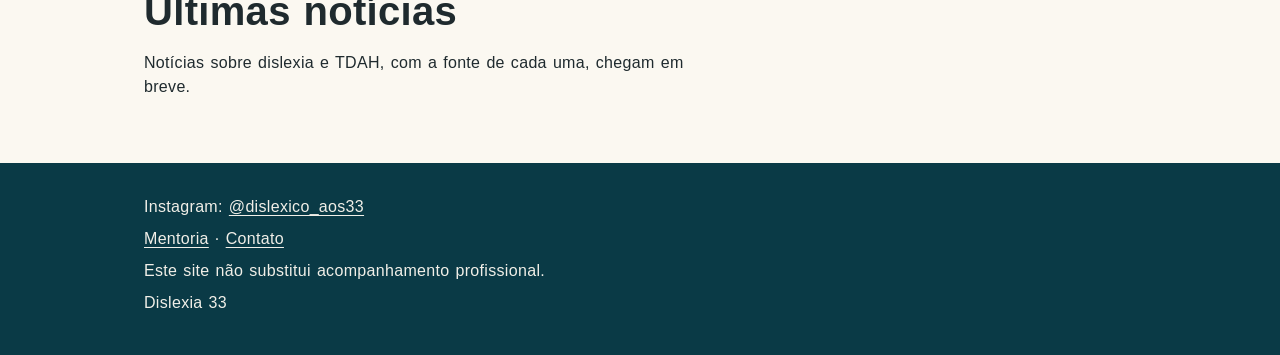
==== commit b20fb91a: "[claude] Foto de perfil em Sobre e na faixa amarela do início Co-Authored-By: Claude Sonnet 5.5 <nor" ====
--- a/index.html
+++ b/index.html
@@ -71,7 +71,7 @@
 <p class="frase">Você não precisa de mais esforço. Precisa de um sistema que funcione para o seu cérebro.</p>
 <p><a class="botao-escuro" href="sobre.html">Conheça minha história</a></p>
 </div>
-<img class="ilustra-frase" src="assets/img/trinta-e-tres.svg" alt="" width="320" height="260">
+<img class="foto-perfil" src="assets/img/kleiton.jpg" alt="Foto de Kleiton, sorrindo, de camisa preta, em fundo roxo e rosa" width="480" height="480">
 </div>
 </section>
 <section class="banda" aria-labelledby="noticias">
--- a/assets/css/site.css
+++ b/assets/css/site.css
@@ -486,3 +486,7 @@
 
 .marca { flex-shrink: 0; }
 .marca img { max-width: none; }
+
+/* Foto de perfil */
+.foto-perfil { width: 100%; max-width: 15rem; height: auto; aspect-ratio: 1; object-fit: cover; border-radius: 50%; border: 6px solid var(--destaque); box-shadow: var(--sombra); justify-self: center; display: block; }
+.foto-sobre { max-width: 12rem; margin: 0.5rem 0 1rem; justify-self: start; }
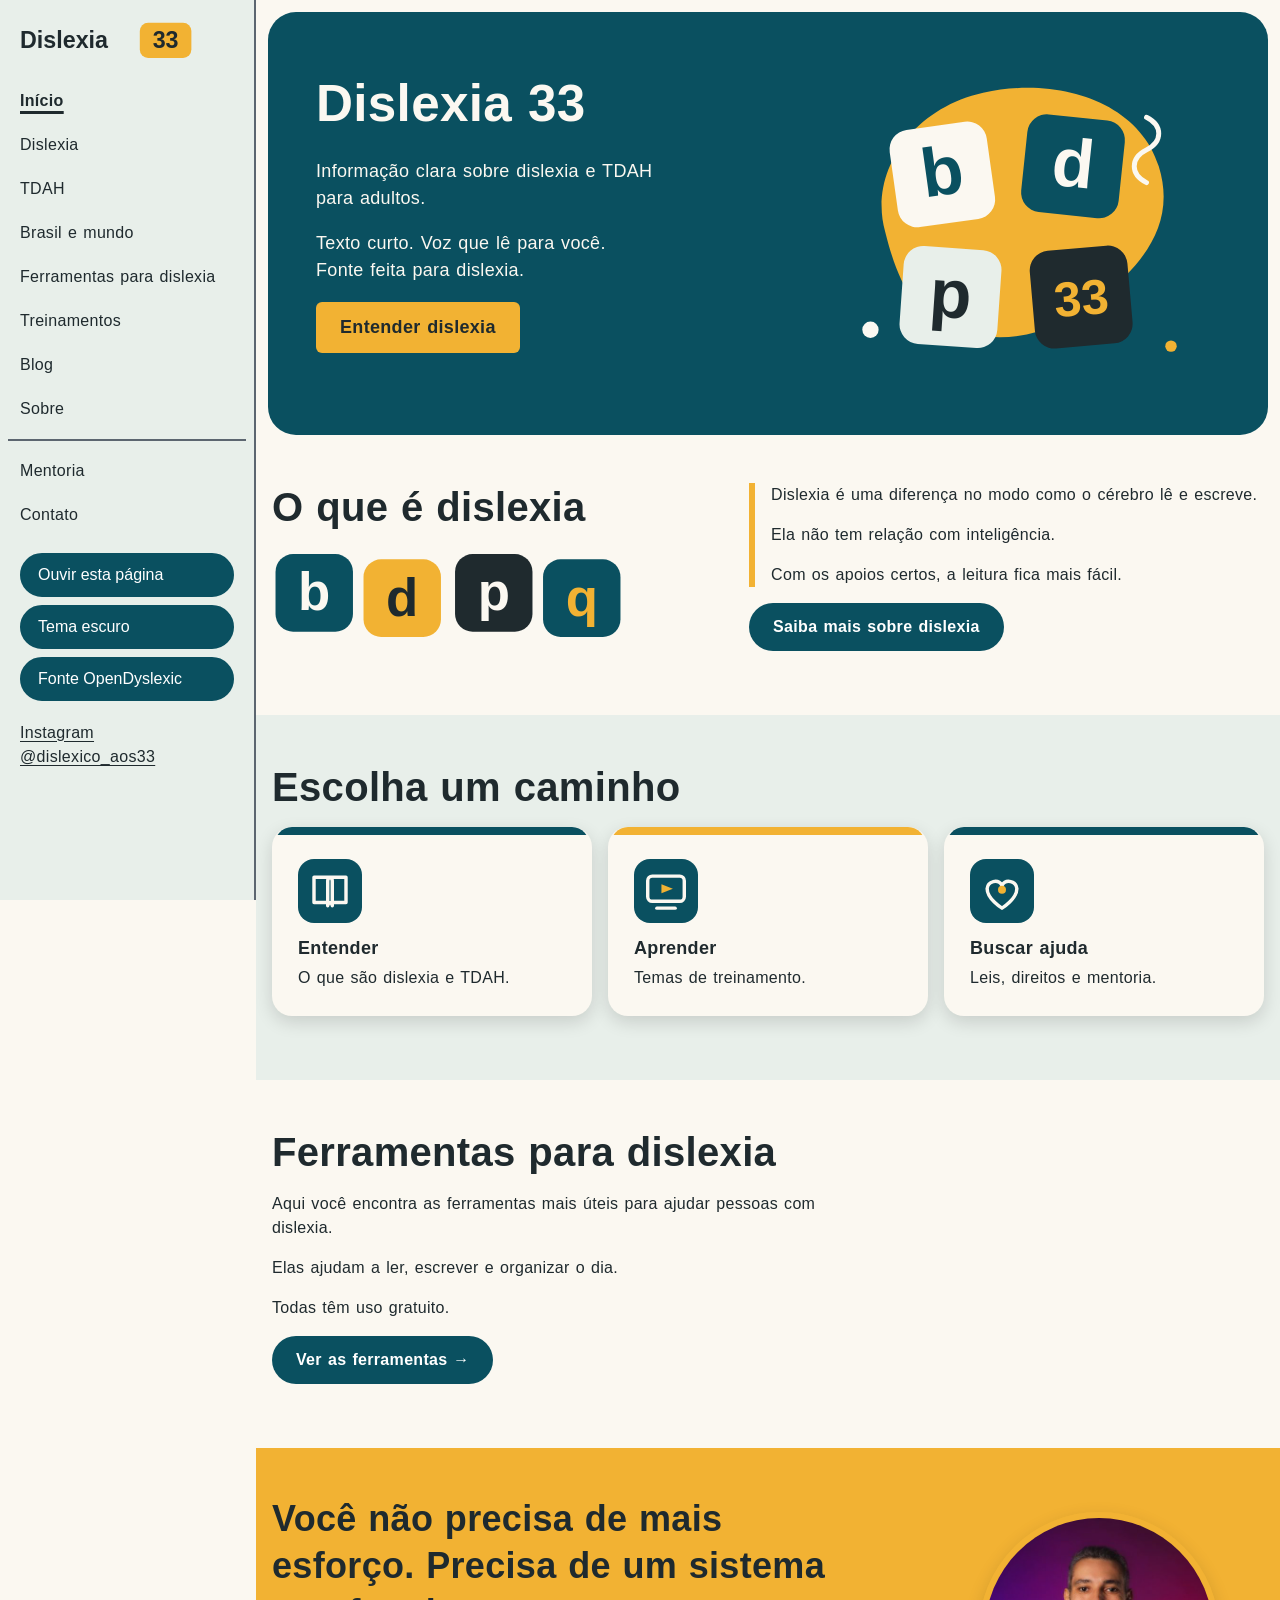
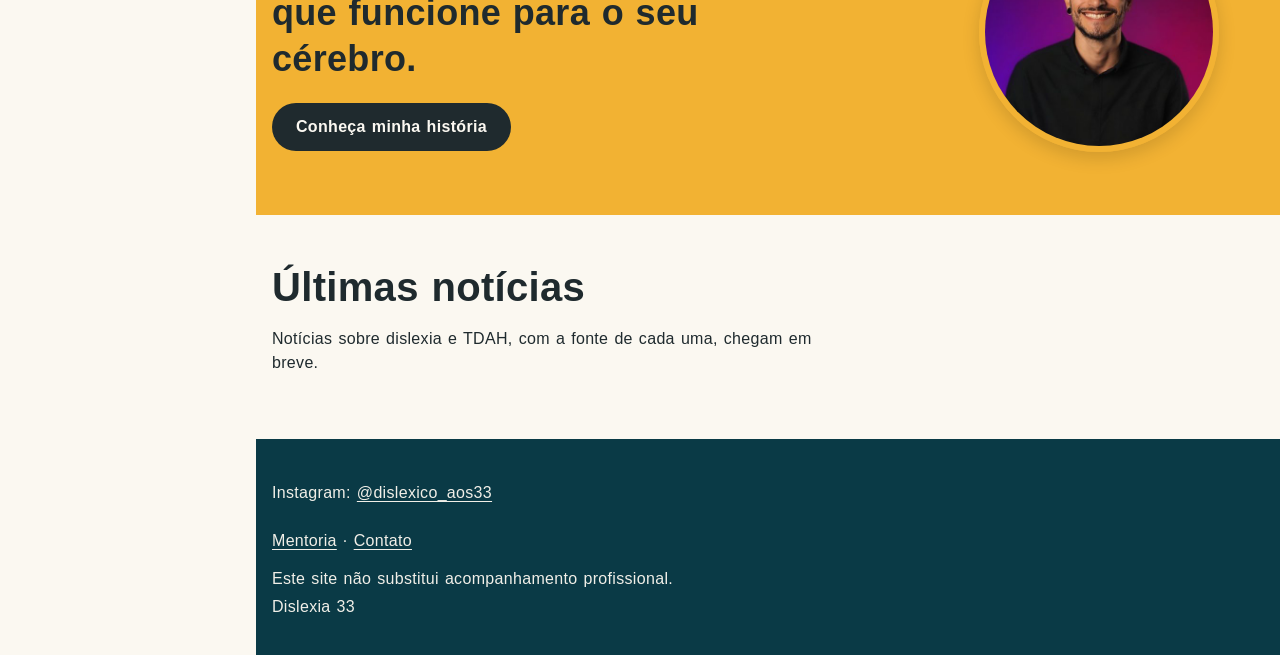
==== commit b476e160: "[claude] Menu à esquerda no computador e gaveta no celular Co-Authored-By: Claude Sonnet 5.5 <norepl" ====
--- a/index.html
+++ b/index.html
@@ -22,11 +22,16 @@
 <a class="pular" href="#conteudo">Pular para o conteúdo</a>
 <header class="topo">
 <a class="marca" href="index.html"><img class="logo-claro" src="assets/img/logo.svg" alt="Dislexia 33, página inicial" width="214" height="48"><img class="logo-escuro" src="assets/img/logo-escuro.svg" alt="" width="214" height="48"></a>
-<nav aria-label="Menu principal"><ul id="menu-principal"><li><a href="dislexia.html">Dislexia</a></li><li><a href="tdah.html">TDAH</a></li><li><a href="brasil-e-mundo.html">Brasil e mundo</a></li><li><a href="treinamentos.html">Treinamentos</a></li><li><a href="blog.html">Blog</a></li><li><a href="sobre.html">Sobre</a></li></ul></nav>
+<button type="button" id="btn-menu" class="menu-toggle" aria-expanded="false" aria-controls="painel-lateral">Menu</button>
+<div class="painel" id="painel-lateral">
+<nav aria-label="Menu principal"><ul id="menu-principal"><li><a href="index.html" aria-current="page">Início</a></li><li><a href="dislexia.html">Dislexia</a></li><li><a href="tdah.html">TDAH</a></li><li><a href="brasil-e-mundo.html">Brasil e mundo</a></li><li><a href="ferramentas.html">Ferramentas para dislexia</a></li><li><a href="treinamentos.html">Treinamentos</a></li><li><a href="blog.html">Blog</a></li><li><a href="sobre.html">Sobre</a></li></ul></nav>
+<nav aria-label="Menu secundário" class="menu-sec"><ul><li><a href="mentoria.html">Mentoria</a></li><li><a href="contato.html">Contato</a></li></ul></nav>
 <div class="ferramentas">
 <button type="button" id="btn-ouvir">Ouvir esta página</button>
 <button type="button" id="btn-tema" aria-pressed="false">Tema escuro</button>
 <button type="button" id="btn-fonte" aria-pressed="false">Fonte OpenDyslexic</button>
+</div>
+<p class="insta"><a href="https://www.instagram.com/dislexico_aos33/" rel="noopener">Instagram @dislexico_aos33</a></p>
 </div>
 </header>
 <main id="conteudo" class="largo">
@@ -65,6 +70,15 @@
 </ul>
 </div>
 </section>
+<section class="banda" aria-labelledby="ferramentas-home">
+<div class="miolo">
+<h2 id="ferramentas-home" class="titulo-grande">Ferramentas para dislexia</h2>
+<p>Aqui você encontra as ferramentas mais úteis para ajudar pessoas com dislexia.</p>
+<p>Elas ajudam a ler, escrever e organizar o dia.</p>
+<p>Todas têm uso gratuito.</p>
+<p><a class="botao-claro" href="ferramentas.html">Ver as ferramentas <span aria-hidden="true">→</span></a></p>
+</div>
+</section>
 <section class="banda banda-mostarda" aria-label="Frase do Kleiton">
 <div class="miolo duas duas-iguais">
 <div>
--- a/assets/css/site.css
+++ b/assets/css/site.css
@@ -120,55 +120,7 @@
 }
 .pular:focus { top: 1rem; }
 
-/* ---------- Topo e menu ---------- */
-.topo {
-  background: var(--fundo-2);
-  border-bottom: 2px solid var(--borda);
-  padding: 0.75rem 1rem;
-  display: flex;
-  flex-wrap: wrap;
-  gap: 0.75rem 1.5rem;
-  align-items: center;
-  z-index: 10;
-}
-@media (min-width: 48em) {
-  .topo { position: sticky; top: 0; }   /* menu fixo no topo em telas grandes */
-}
-.marca {
-  font-weight: 700;
-  font-size: 1.25rem;
-  color: var(--texto);
-  text-decoration: none;
-}
-.topo nav ul {
-  list-style: none;
-  margin: 0;
-  padding: 0;
-  max-width: none;
-  display: flex;
-  flex-wrap: wrap;
-  gap: 0.25rem 1rem;
-}
-.topo nav li { margin: 0; }
-.topo nav a {
-  display: inline-block;
-  padding: 0.5rem 0.25rem;
-  min-height: 44px;
-  line-height: 1.75;
-}
-.topo nav a[aria-current="page"] {
-  color: var(--texto);
-  font-weight: 700;
-  text-decoration-thickness: 3px;
-}
-
 /* ---------- Botões ---------- */
-.ferramentas {
-  display: flex;
-  flex-wrap: wrap;
-  gap: 0.5rem;
-  margin-left: auto;
-}
 button {
   font: inherit;
   background: var(--botao-fundo);
@@ -203,11 +155,6 @@
 }
 footer p { margin: 0 0 0.5em; }
 
-/* ---------- Telas pequenas ---------- */
-@media (max-width: 47.99em) {
-  .ferramentas { margin-left: 0; width: 100%; }
-  .ferramentas button { flex: 1 1 auto; }
-}
 img, video, svg { max-width: 100%; height: auto; }
 
 /* ---------- Movimento ---------- */
@@ -311,15 +258,6 @@
 }
 .faixa-ebook a { color: #1F2A2E; }
 
-/* Menu do celular (só age quando o JavaScript liga a classe menu-js) */
-.menu-toggle { display: none; }
-@media (max-width: 47.99em) {
-  .menu-js .menu-toggle { display: inline-block; }
-  .menu-js nav ul { display: none; }
-  .menu-js nav ul.aberto { display: flex; flex-direction: column; }
-  .menu-js nav { width: 100%; }
-}
-
 /* ---------- Visual v2 (05/11/2026): faixas, menu flutuante, rodapé ---------- */
 :root {
   --hero: #0A5060;
@@ -333,23 +271,6 @@
 
 /* Botões em pílula */
 button { border-radius: 999px; }
-
-/* Menu flutuante */
-.topo {
-  margin: 0.75rem;
-  border: 0;
-  border-radius: 20px;
-  box-shadow: var(--sombra);
-  padding: 0.5rem 1rem;
-}
-@media (min-width: 48em) {
-  .topo {
-    top: 0.5rem;
-    width: calc(100% - 1.5rem);
-    max-width: 72rem;
-    margin: 0.75rem auto;
-  }
-}
 
 /* Página inicial sem limite de largura (cada faixa limita o seu miolo) */
 main.largo { max-width: none; padding: 0; }
@@ -448,17 +369,6 @@
 footer a:focus-visible { outline-color: #F2B233; }
 
 /* ---------- Ajustes v2.1 ---------- */
-/* Menu em uma linha no computador */
-@media (min-width: 72em) {
-  .marca img { height: 34px; }
-  .ferramentas button { font-size: 0.875rem; padding: 0.4rem 0.8rem; }
-  .topo { flex-wrap: nowrap; gap: 0.5rem 1rem; }
-  .topo nav ul { flex-wrap: nowrap; gap: 0 0.5rem; }
-  .topo nav a { white-space: nowrap; }
-  .ferramentas { flex-wrap: nowrap; flex-shrink: 0; gap: 0.35rem; }
-  .ferramentas button { white-space: nowrap; padding: 0.4rem 0.7rem; }
-}
-
 /* Cartões: faixa de cor no topo sem cortar a borda arredondada */
 .caminho a {
   --faixa: var(--link);
@@ -490,3 +400,152 @@
 /* Foto de perfil */
 .foto-perfil { width: 100%; max-width: 15rem; height: auto; aspect-ratio: 1; object-fit: cover; border-radius: 50%; border: 6px solid var(--destaque); box-shadow: var(--sombra); justify-self: center; display: block; }
 .foto-sobre { max-width: 12rem; margin: 0.5rem 0 1rem; justify-self: start; }
+
+/* ---------- Menu à esquerda e celular (05/11/2026) ---------- */
+
+/* Base (também vale sem JavaScript): o painel aparece aberto, como lista normal */
+.topo {
+  background: var(--fundo-2);
+  border-bottom: 2px solid var(--borda);
+  padding: 0.75rem 1rem;
+  z-index: 10;
+}
+.marca { display: inline-flex; align-items: center; min-height: 44px; flex-shrink: 0; }
+.marca img { height: 32px; width: auto; max-width: none; }
+.menu-toggle { display: none; }
+.painel nav ul { list-style: none; margin: 0; padding: 0; max-width: none; }
+.painel li { margin: 0; }
+.painel nav a,
+.insta a {
+  display: flex;
+  align-items: center;
+  min-height: 44px;
+  padding: 0.25rem 0.75rem;
+  color: var(--texto);
+  text-align: left;
+  text-decoration: none;
+}
+.painel nav a:hover,
+.insta a:hover { text-decoration: underline; }
+.painel nav a[aria-current="page"] {
+  font-weight: 700;
+  text-decoration: underline;
+  text-decoration-thickness: 3px;
+  text-underline-offset: 0.3em;
+}
+.menu-sec { border-top: 2px solid var(--borda); margin-top: 0.5rem; padding-top: 0.5rem; }
+.ferramentas { display: flex; flex-direction: column; gap: 0.5rem; margin: 1rem 0; padding: 0 0.75rem; }
+.ferramentas button { width: 100%; text-align: left; }
+.insta { margin: 0; max-width: none; }
+.insta a { text-decoration: underline; text-underline-offset: 0.2em; }
+
+.menu-fundo { display: none; }
+
+/* Celular: barra fina no topo e gaveta pela esquerda */
+@media (max-width: 47.99em) {
+  .menu-js.topo {
+    position: fixed;
+    top: 0; left: 0; right: 0;
+    height: calc(3.5rem + env(safe-area-inset-top));
+    display: flex;
+    align-items: center;
+    justify-content: space-between;
+    padding: env(safe-area-inset-top) 1rem 0 max(1rem, env(safe-area-inset-left));
+    z-index: 40;
+  }
+  .menu-js ~ main { margin-top: calc(3.5rem + env(safe-area-inset-top)); }
+  .menu-js .marca, .menu-js .menu-toggle { position: relative; z-index: 42; }
+  .menu-js .menu-toggle { display: inline-flex; align-items: center; }
+  .menu-js .painel {
+    position: fixed;
+    top: 0; left: 0;
+    width: 85%;
+    max-width: 20rem;
+    height: 100dvh;
+    overflow-y: auto;
+    overscroll-behavior: contain;
+    background: var(--fundo-2);
+    border-right: 2px solid var(--borda);
+    padding: calc(3.5rem + env(safe-area-inset-top) + 0.5rem) 0.5rem 1.5rem max(0.5rem, env(safe-area-inset-left));
+    z-index: 41;
+    transform: translateX(-100%);
+    visibility: hidden;
+    transition: transform 150ms ease, visibility 0s linear 150ms;
+  }
+  .menu-js .painel.aberto {
+    transform: none;
+    visibility: visible;
+    transition: transform 150ms ease, visibility 0s;
+  }
+  .menu-fundo {
+    display: block;
+    position: fixed;
+    inset: 0;
+    background: rgba(0, 0, 0, 0.6);
+    z-index: 30;
+    opacity: 0;
+    visibility: hidden;
+    transition: opacity 150ms ease, visibility 0s linear 150ms;
+  }
+  .menu-fundo.aberto { opacity: 1; visibility: visible; transition: opacity 150ms ease, visibility 0s; }
+  html.menu-aberto, html.menu-aberto body { overflow: hidden; }
+}
+
+/* Computador: coluna fixa à esquerda */
+@media (min-width: 48em) {
+  .topo {
+    position: fixed;
+    top: 0; left: 0; bottom: 0;
+    width: 16rem;
+    height: 100dvh;
+    overflow-y: auto;
+    border-bottom: 0;
+    border-right: 2px solid var(--borda);
+    padding: 1rem 0.5rem 1.5rem;
+  }
+  .marca { display: block; padding: 0 0.75rem; margin-bottom: 1rem; }
+  .marca img { width: 100%; max-width: 13rem; height: auto; }
+  main {
+    --w: 48rem;
+    max-width: var(--w);
+    margin: 0 0 0 max(16rem, calc((100% + 16rem - var(--w)) / 2));
+  }
+  main.medio { --w: 64rem; }
+  main.largo { max-width: none; margin-left: 16rem; }
+  footer { margin-left: 16rem; padding-left: max(1rem, calc((100% - 16rem - 64rem) / 2 + 1rem)); }
+}
+
+/* Com a coluna de 16rem, o conteúdo útil é a tela menos 16rem: duas colunas só em telas largas */
+@media (min-width: 48em) and (max-width: 63.99em) {
+  .heroi { grid-template-columns: 1fr; padding: 2rem 1.5rem; }
+  .caminhos { grid-template-columns: 1fr; }
+  .duas, .duas-iguais { grid-template-columns: 1fr; gap: 1.5rem; }
+}
+@media (min-width: 64em) {
+  .heroi h1 { font-size: clamp(2.25rem, 4vw, 3.25rem); }
+}
+
+/* Ajustes gerais de celular */
+.botao-principal, .botao-claro, .botao-escuro { display: inline-flex; flex-wrap: wrap; align-items: center; gap: 0 0.35em; }
+footer a, main li > a, main p > a:only-child { display: inline-flex; align-items: center; min-height: 44px; }
+footer p { margin-bottom: 0.25rem; }
+
+/* Página Ferramentas para dislexia */
+.aviso { border-left: 6px solid var(--destaque); padding-left: 1rem; }
+.grade-ferramentas { display: grid; gap: 1rem; grid-template-columns: minmax(0, 1fr); }
+@media (min-width: 48em) {
+  .grade-ferramentas { grid-template-columns: repeat(2, minmax(0, 1fr)); }
+}
+.cartao-ferramenta {
+  background: var(--fundo-2);
+  border: 2px solid var(--borda);
+  border-radius: 12px;
+  padding: 1.25rem;
+  display: flex;
+  flex-direction: column;
+}
+.cartao-ferramenta h3 { margin-top: 0; }
+.cartao-ferramenta p, .cartao-ferramenta ul { max-width: none; }
+.cartao-ferramenta ul { padding-left: 1.25rem; }
+.cartao-ferramenta > p:last-child { margin-top: auto; margin-bottom: 0; padding-top: 0.5rem; }
+.cartao-ferramenta .botao-claro { text-align: left; }
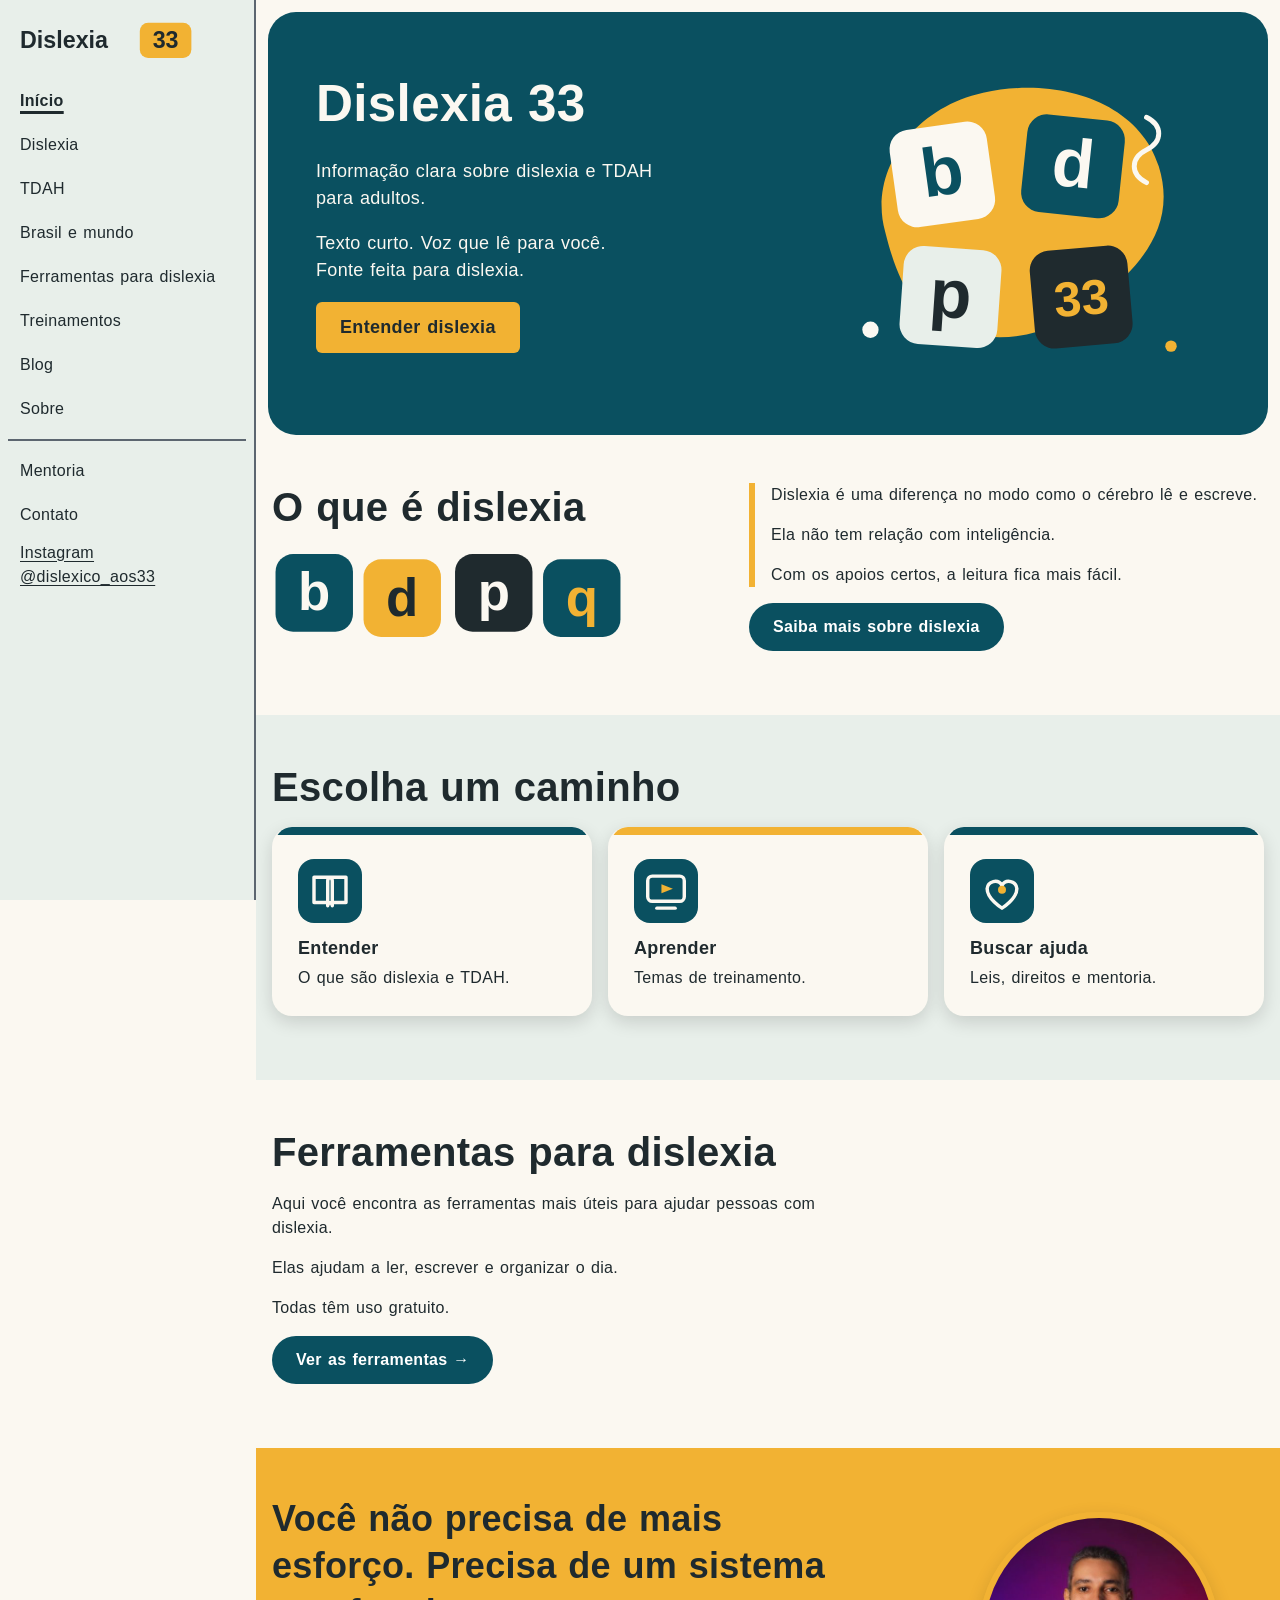
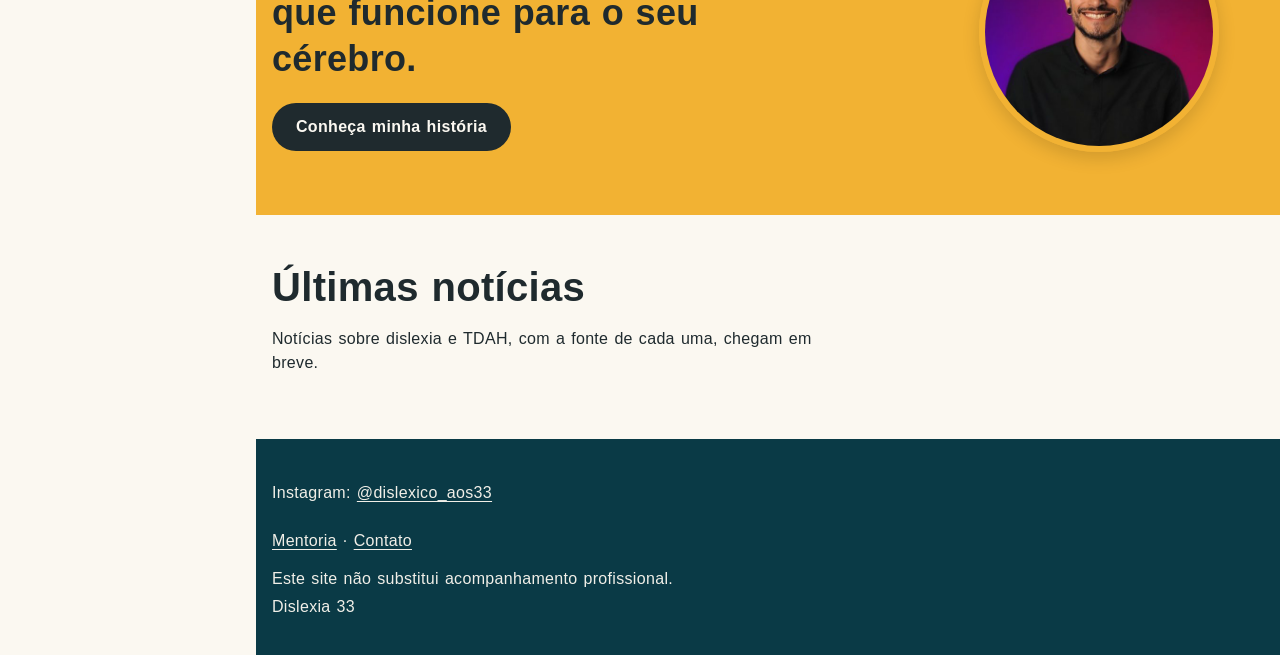
==== commit b29b2ecb: "[claude] Menu: remove Ouvir, Tema e Fonte; ajusta espaço do Instagram Co-Authored-By: Claude Sonnet " ====
--- a/index.html
+++ b/index.html
@@ -26,11 +26,6 @@
 <div class="painel" id="painel-lateral">
 <nav aria-label="Menu principal"><ul id="menu-principal"><li><a href="index.html" aria-current="page">Início</a></li><li><a href="dislexia.html">Dislexia</a></li><li><a href="tdah.html">TDAH</a></li><li><a href="brasil-e-mundo.html">Brasil e mundo</a></li><li><a href="ferramentas.html">Ferramentas para dislexia</a></li><li><a href="treinamentos.html">Treinamentos</a></li><li><a href="blog.html">Blog</a></li><li><a href="sobre.html">Sobre</a></li></ul></nav>
 <nav aria-label="Menu secundário" class="menu-sec"><ul><li><a href="mentoria.html">Mentoria</a></li><li><a href="contato.html">Contato</a></li></ul></nav>
-<div class="ferramentas">
-<button type="button" id="btn-ouvir">Ouvir esta página</button>
-<button type="button" id="btn-tema" aria-pressed="false">Tema escuro</button>
-<button type="button" id="btn-fonte" aria-pressed="false">Fonte OpenDyslexic</button>
-</div>
 <p class="insta"><a href="https://www.instagram.com/dislexico_aos33/" rel="noopener">Instagram @dislexico_aos33</a></p>
 </div>
 </header>
--- a/assets/css/site.css
+++ b/assets/css/site.css
@@ -434,8 +434,6 @@
   text-underline-offset: 0.3em;
 }
 .menu-sec { border-top: 2px solid var(--borda); margin-top: 0.5rem; padding-top: 0.5rem; }
-.ferramentas { display: flex; flex-direction: column; gap: 0.5rem; margin: 1rem 0; padding: 0 0.75rem; }
-.ferramentas button { width: 100%; text-align: left; }
 .insta { margin: 0; max-width: none; }
 .insta a { text-decoration: underline; text-underline-offset: 0.2em; }
 
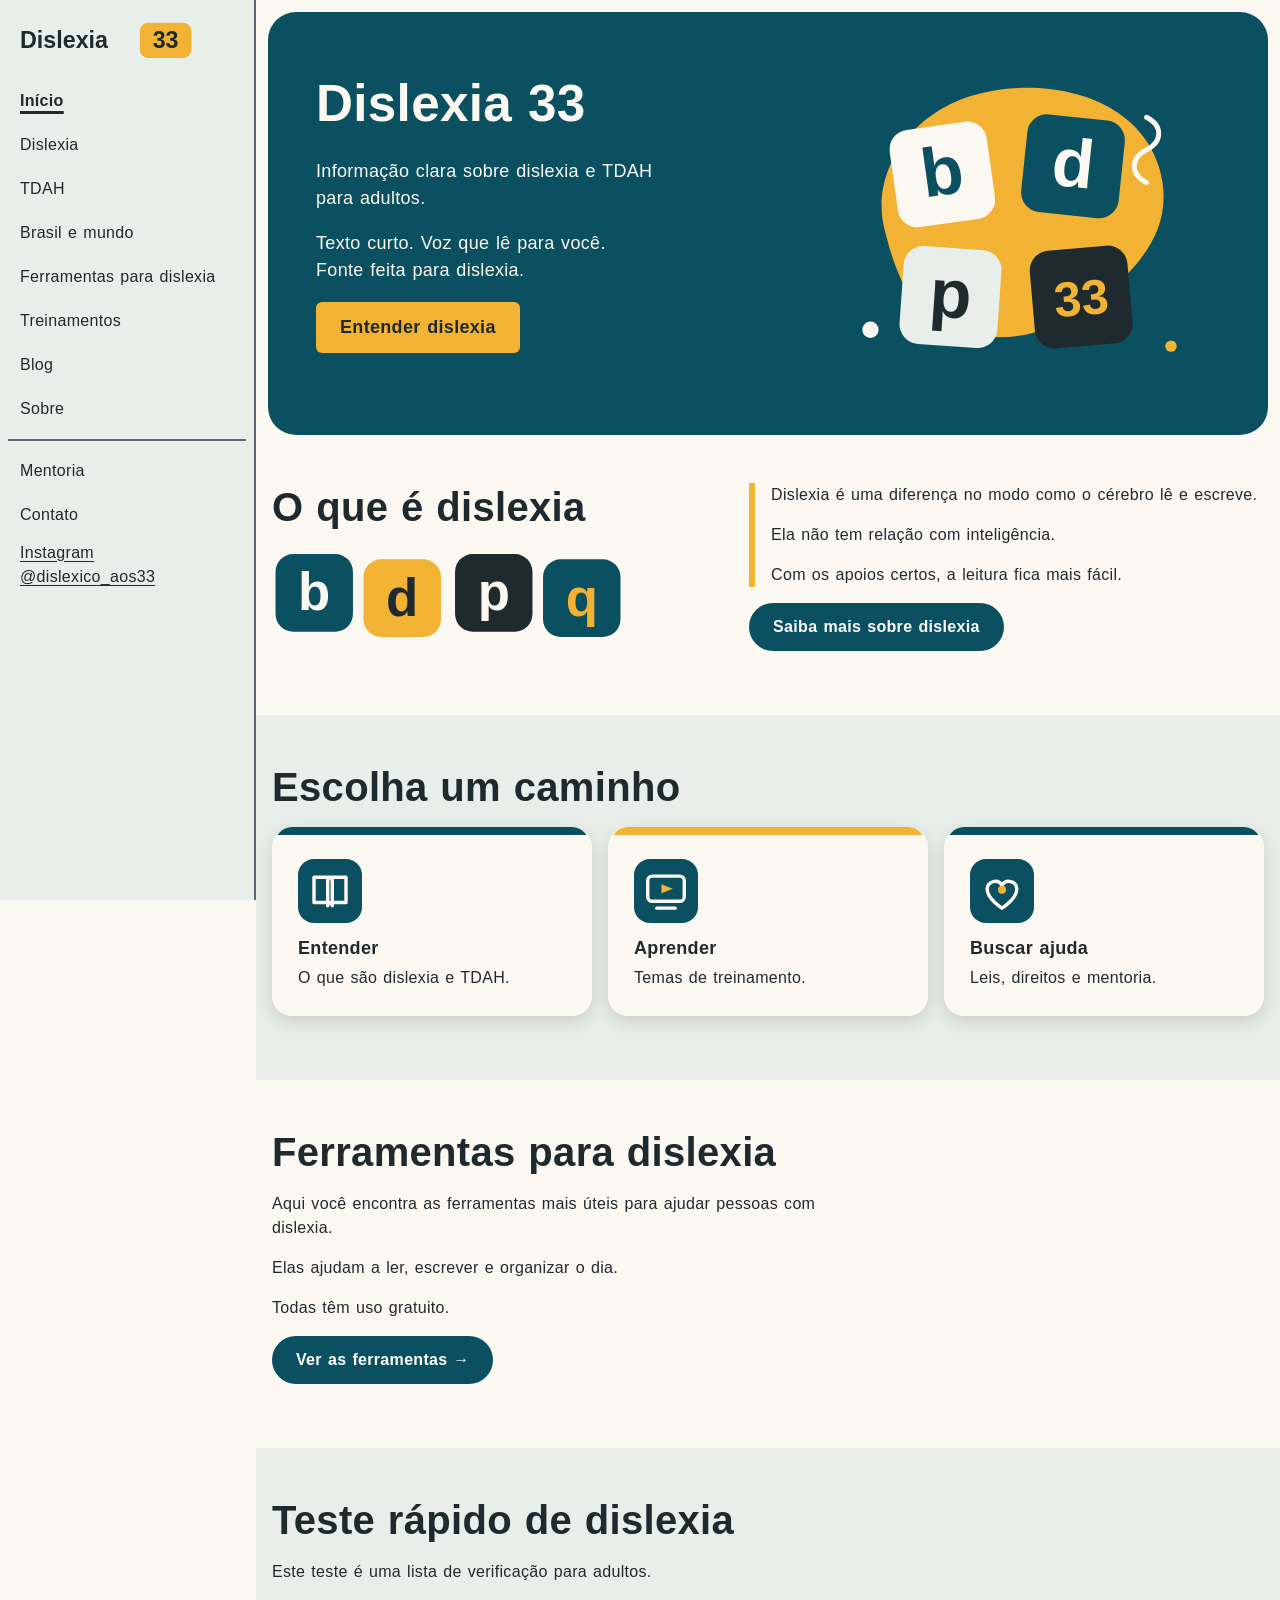
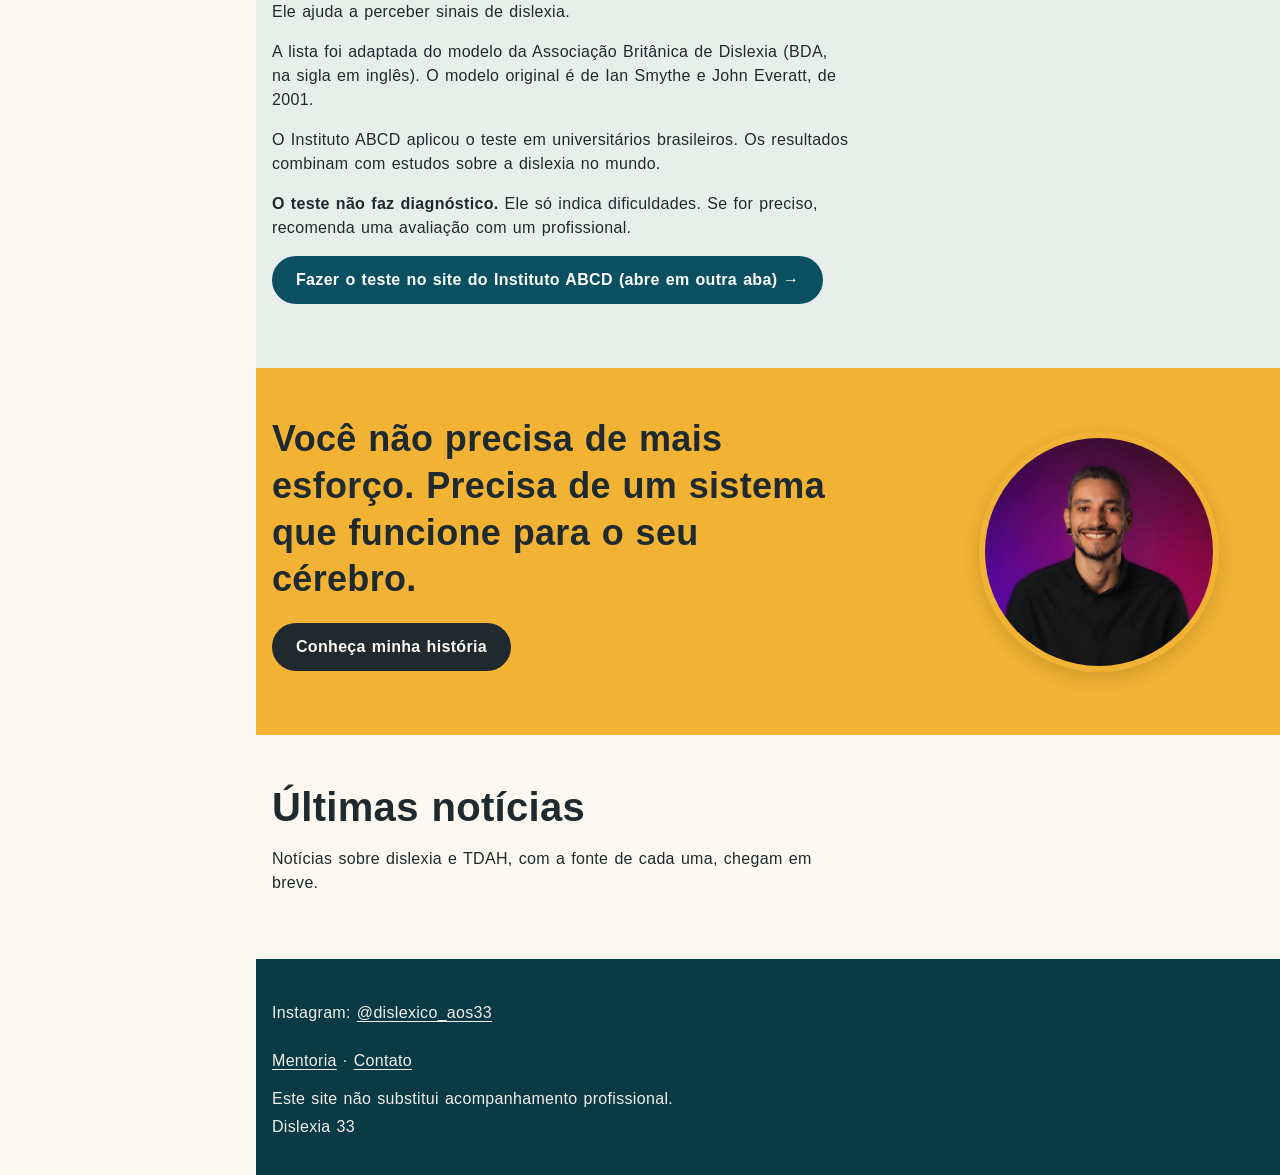
==== commit a6658962: "[claude] feat: teste rápido de dislexia (Instituto ABCD) na página inicial Co-Authored-By: Claude So" ====
--- a/index.html
+++ b/index.html
@@ -74,6 +74,17 @@
 <p><a class="botao-claro" href="ferramentas.html">Ver as ferramentas <span aria-hidden="true">→</span></a></p>
 </div>
 </section>
+<section class="banda banda-nevoa" aria-labelledby="teste">
+<div class="miolo">
+<h2 id="teste" class="titulo-grande">Teste rápido de dislexia</h2>
+<p>Este teste é uma lista de verificação para adultos.</p>
+<p>Ele ajuda a perceber sinais de dislexia.</p>
+<p>A lista foi adaptada do modelo da Associação Britânica de Dislexia (BDA, na sigla em inglês). O modelo original é de Ian Smythe e John Everatt, de 2001.</p>
+<p>O Instituto ABCD aplicou o teste em universitários brasileiros. Os resultados combinam com estudos sobre a dislexia no mundo.</p>
+<p><strong>O teste não faz diagnóstico.</strong> Ele só indica dificuldades. Se for preciso, recomenda uma avaliação com um profissional.</p>
+<p><a class="botao-claro" href="https://institutoabcd.org.br/teste/" target="_blank" rel="noopener noreferrer">Fazer o teste no site do Instituto ABCD (abre em outra aba) <span aria-hidden="true">→</span></a></p>
+</div>
+</section>
 <section class="banda banda-mostarda" aria-label="Frase do Kleiton">
 <div class="miolo duas duas-iguais">
 <div>
